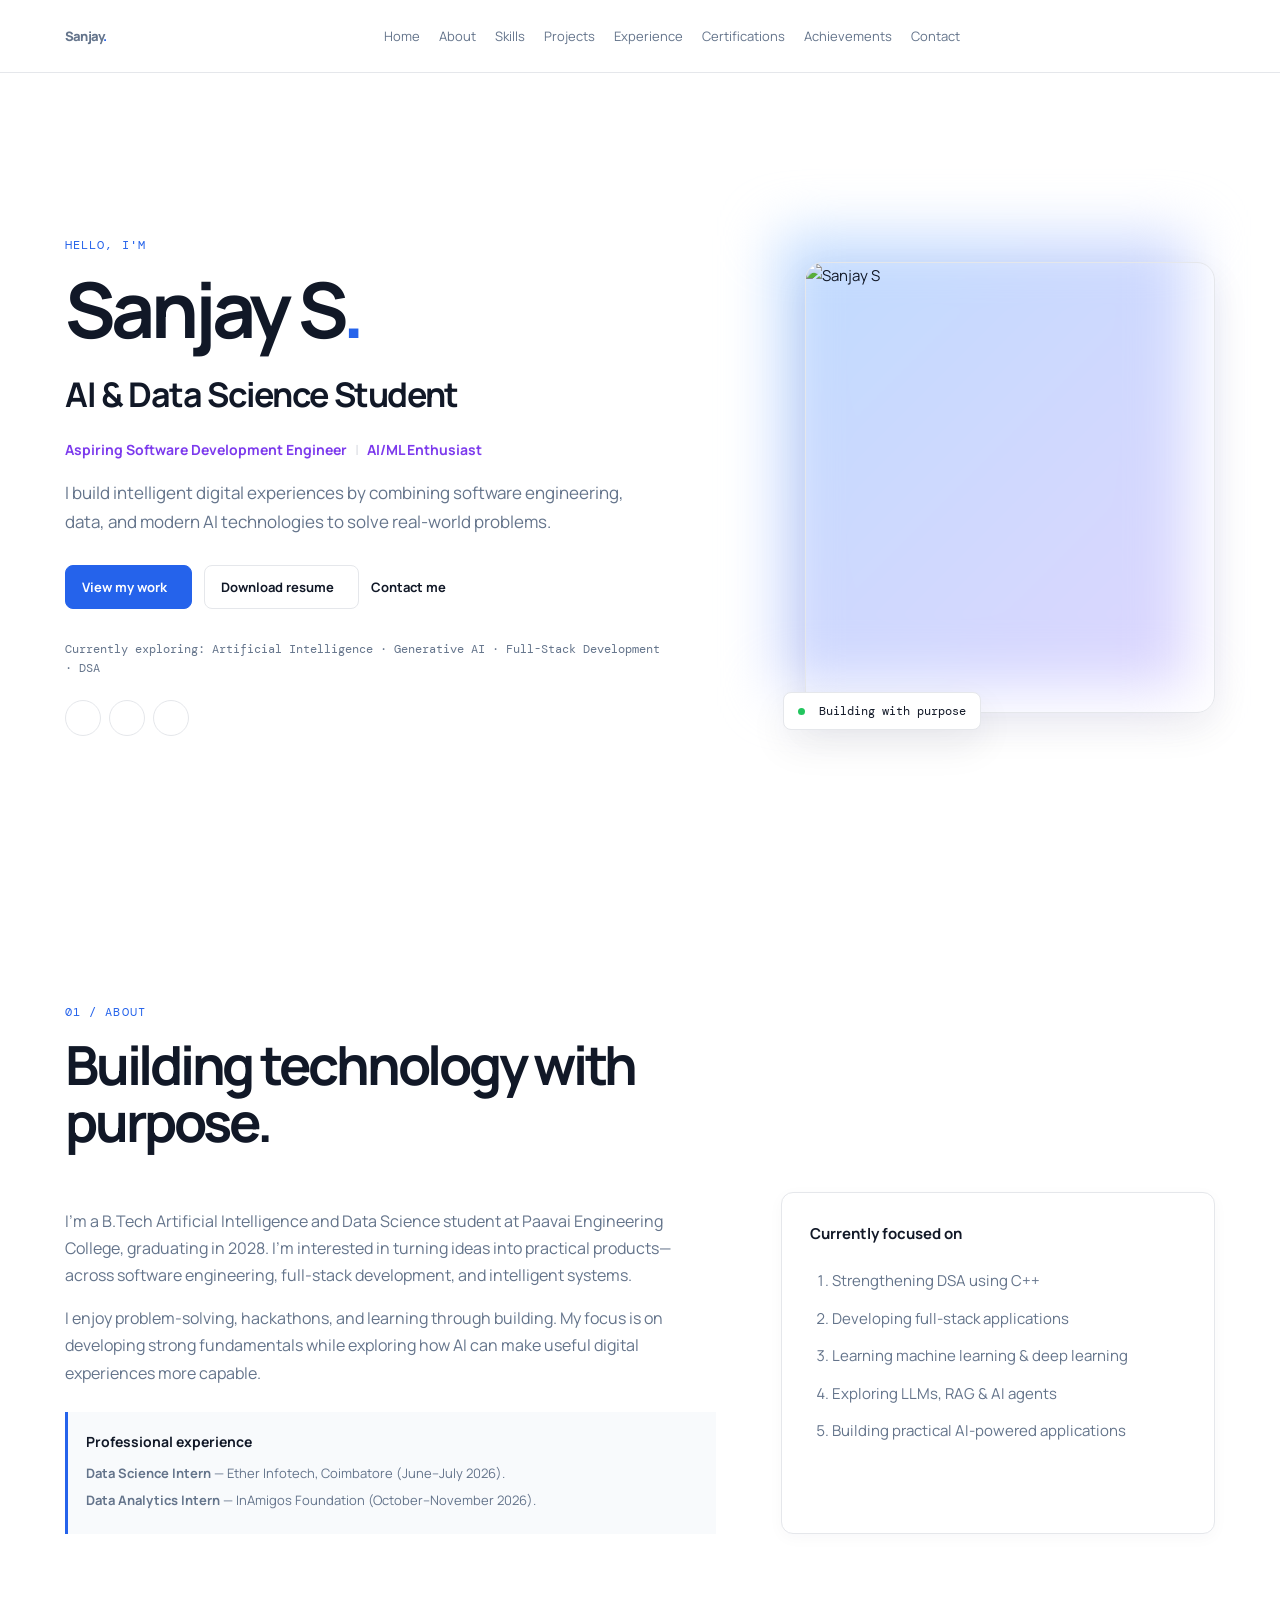
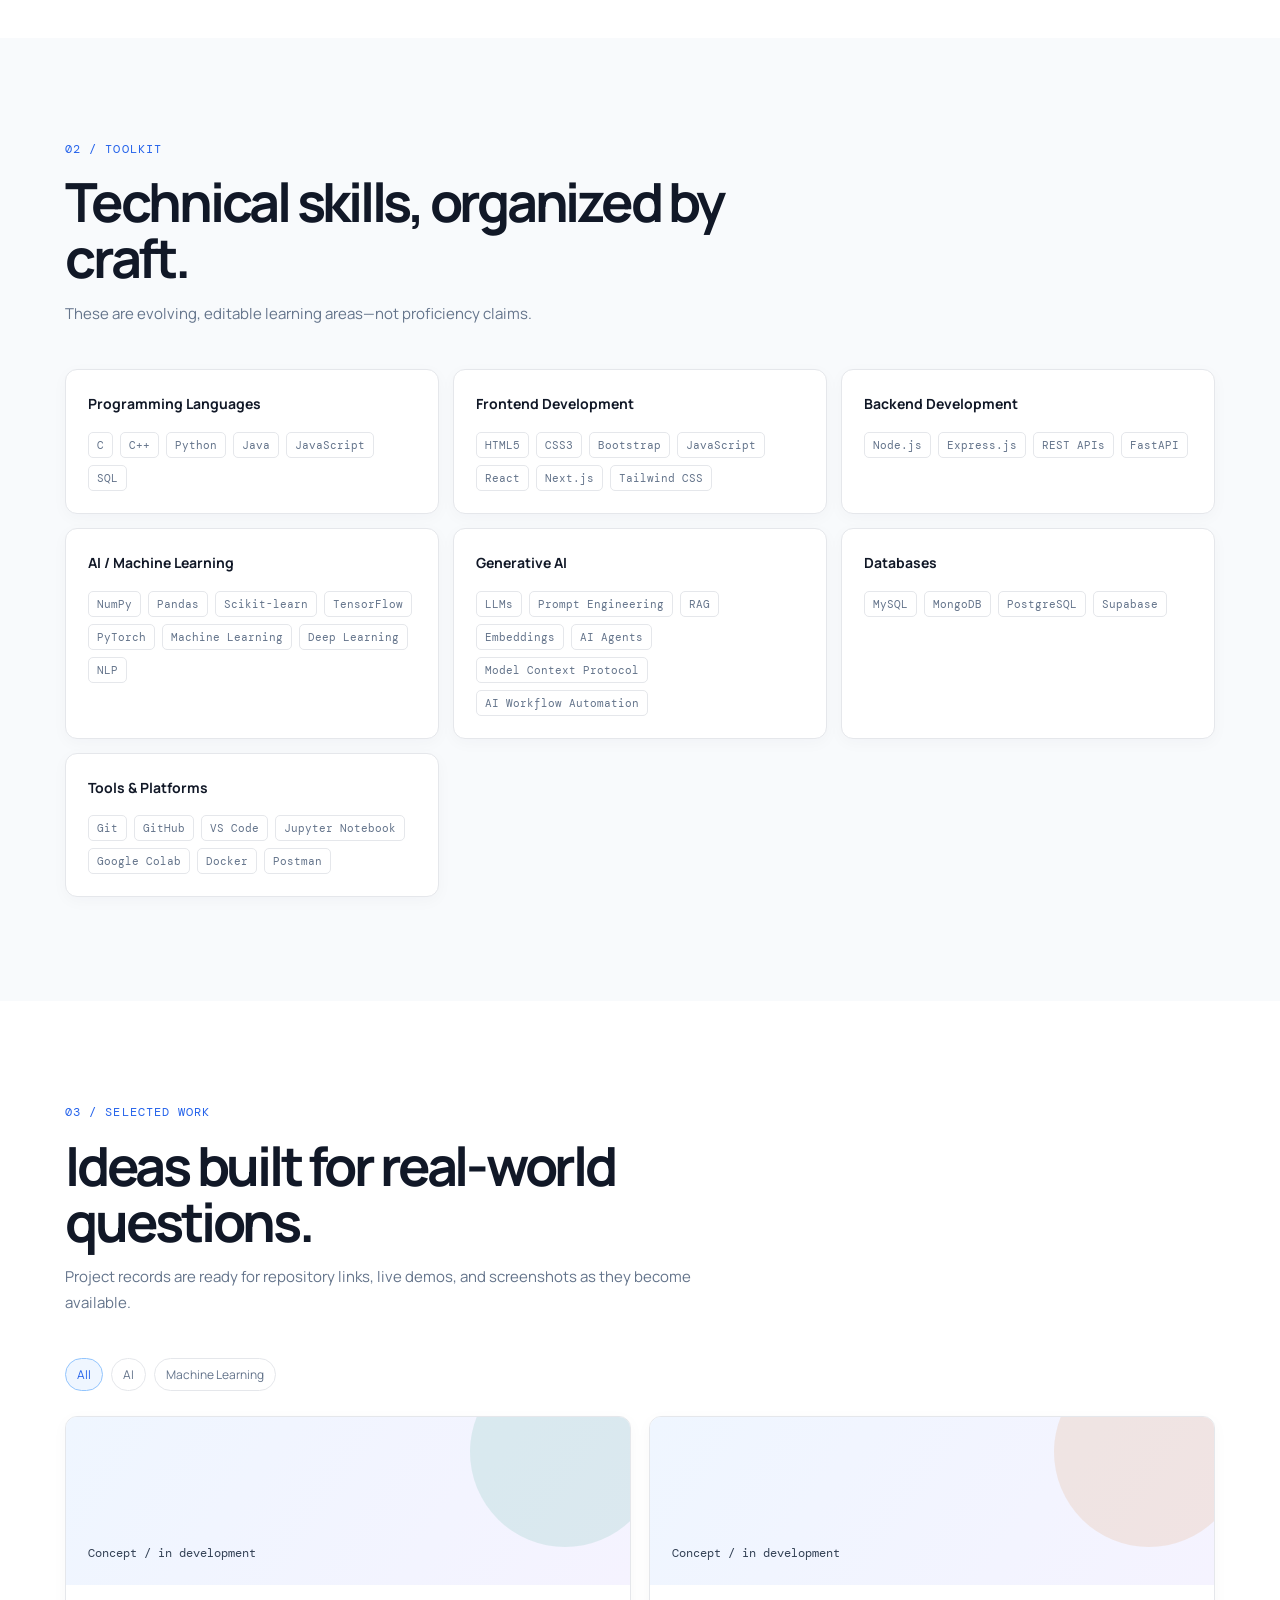
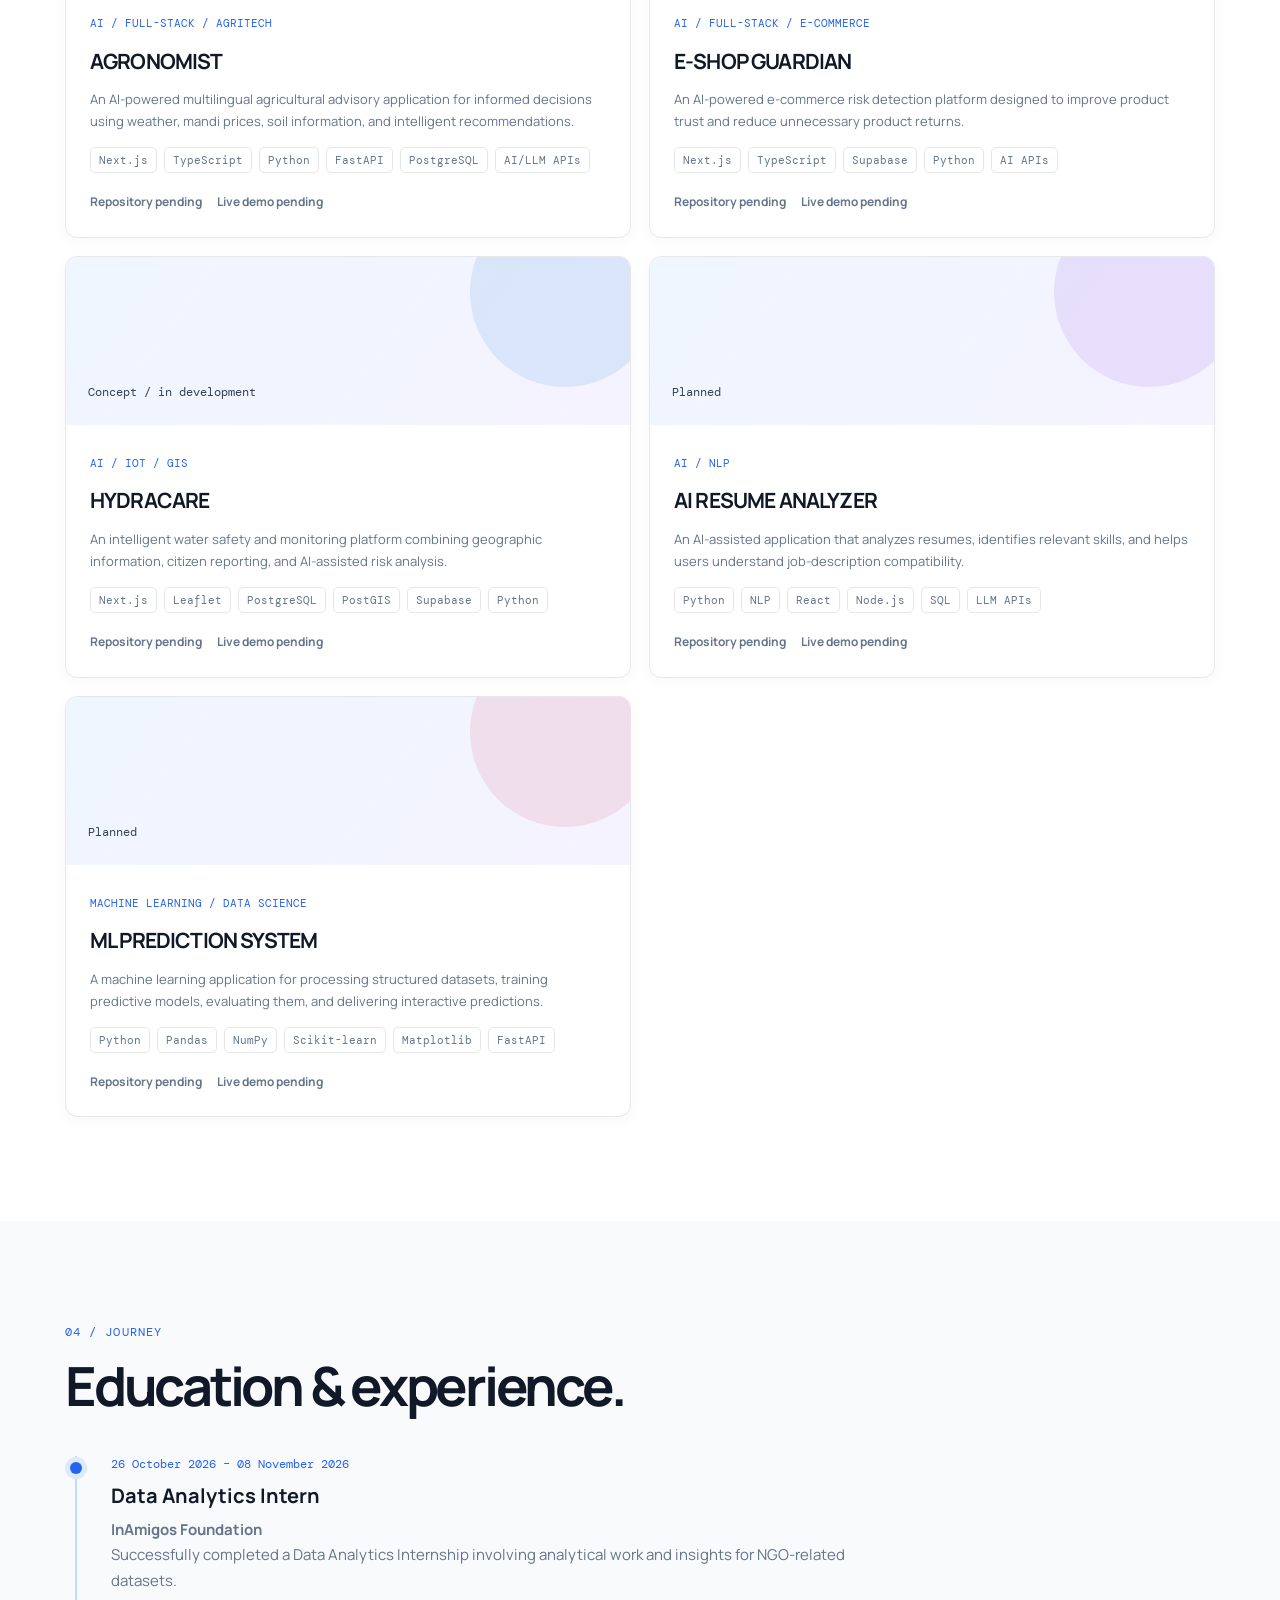
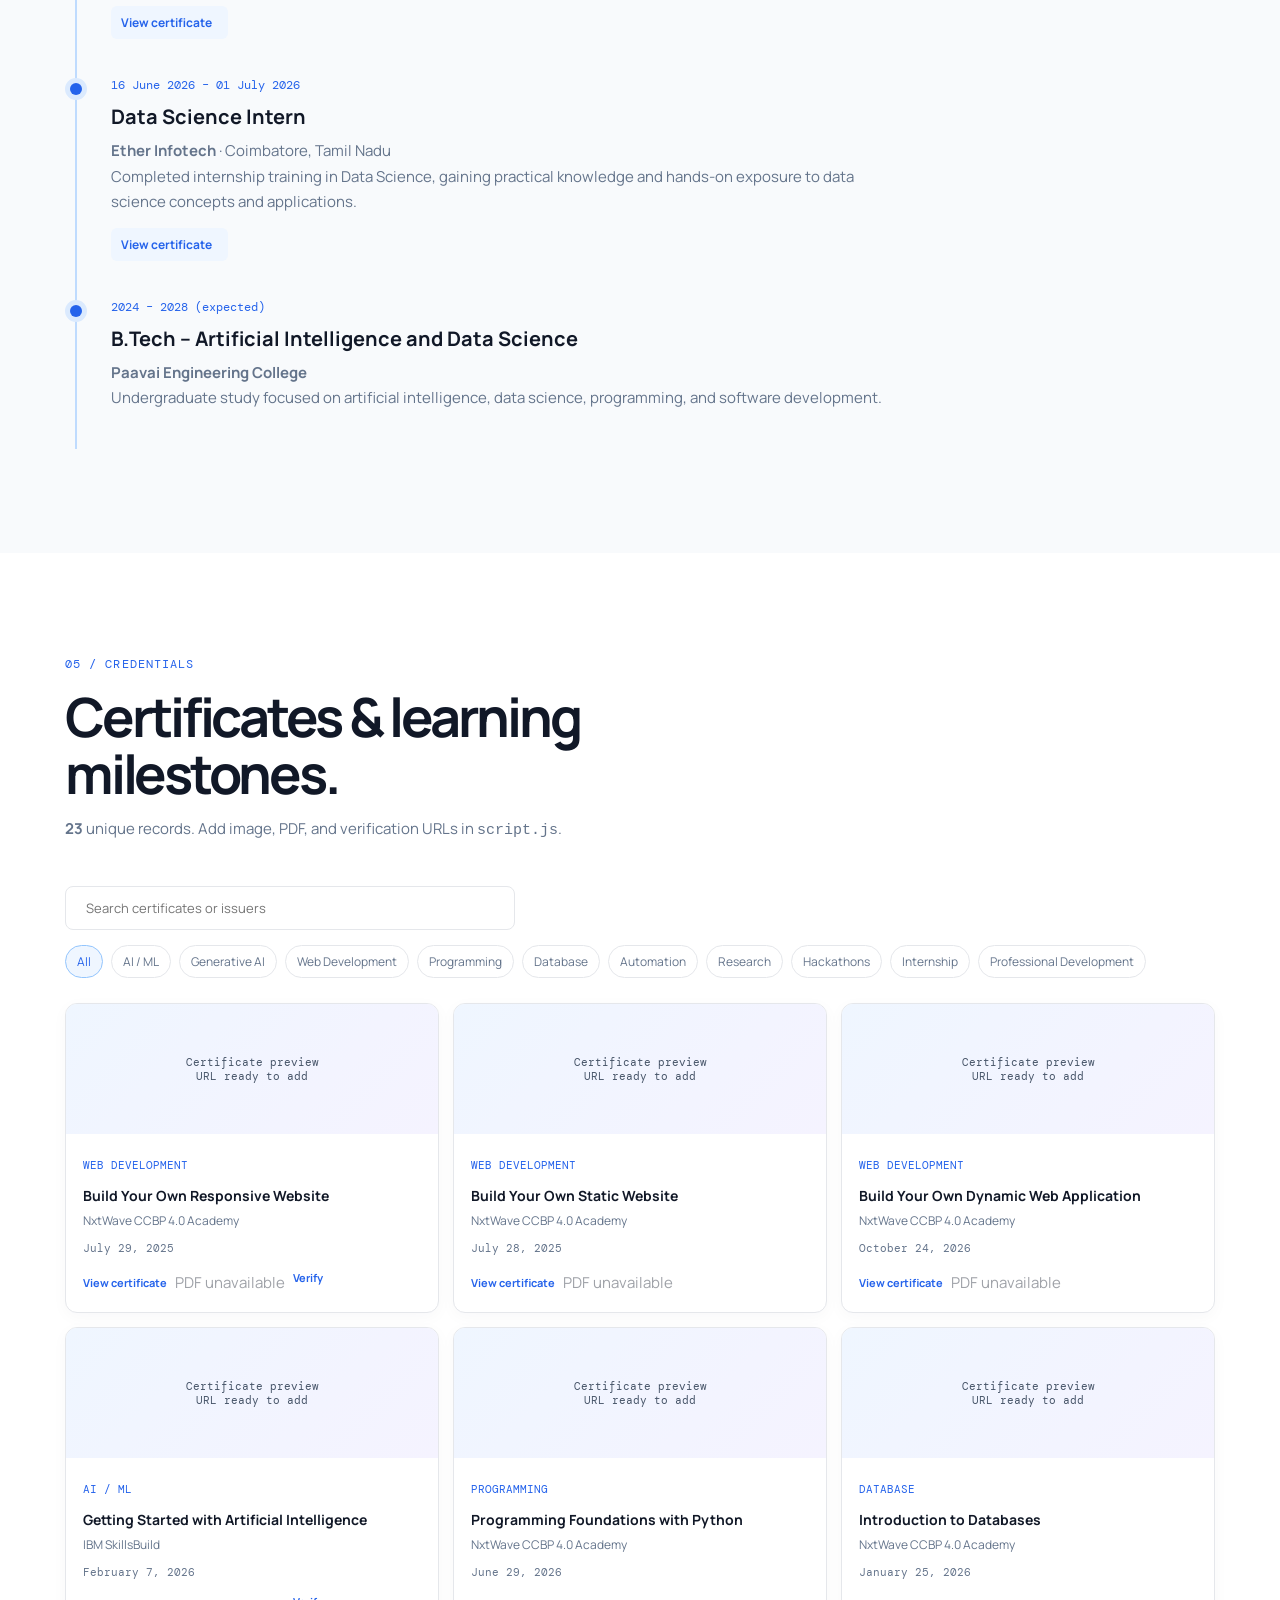
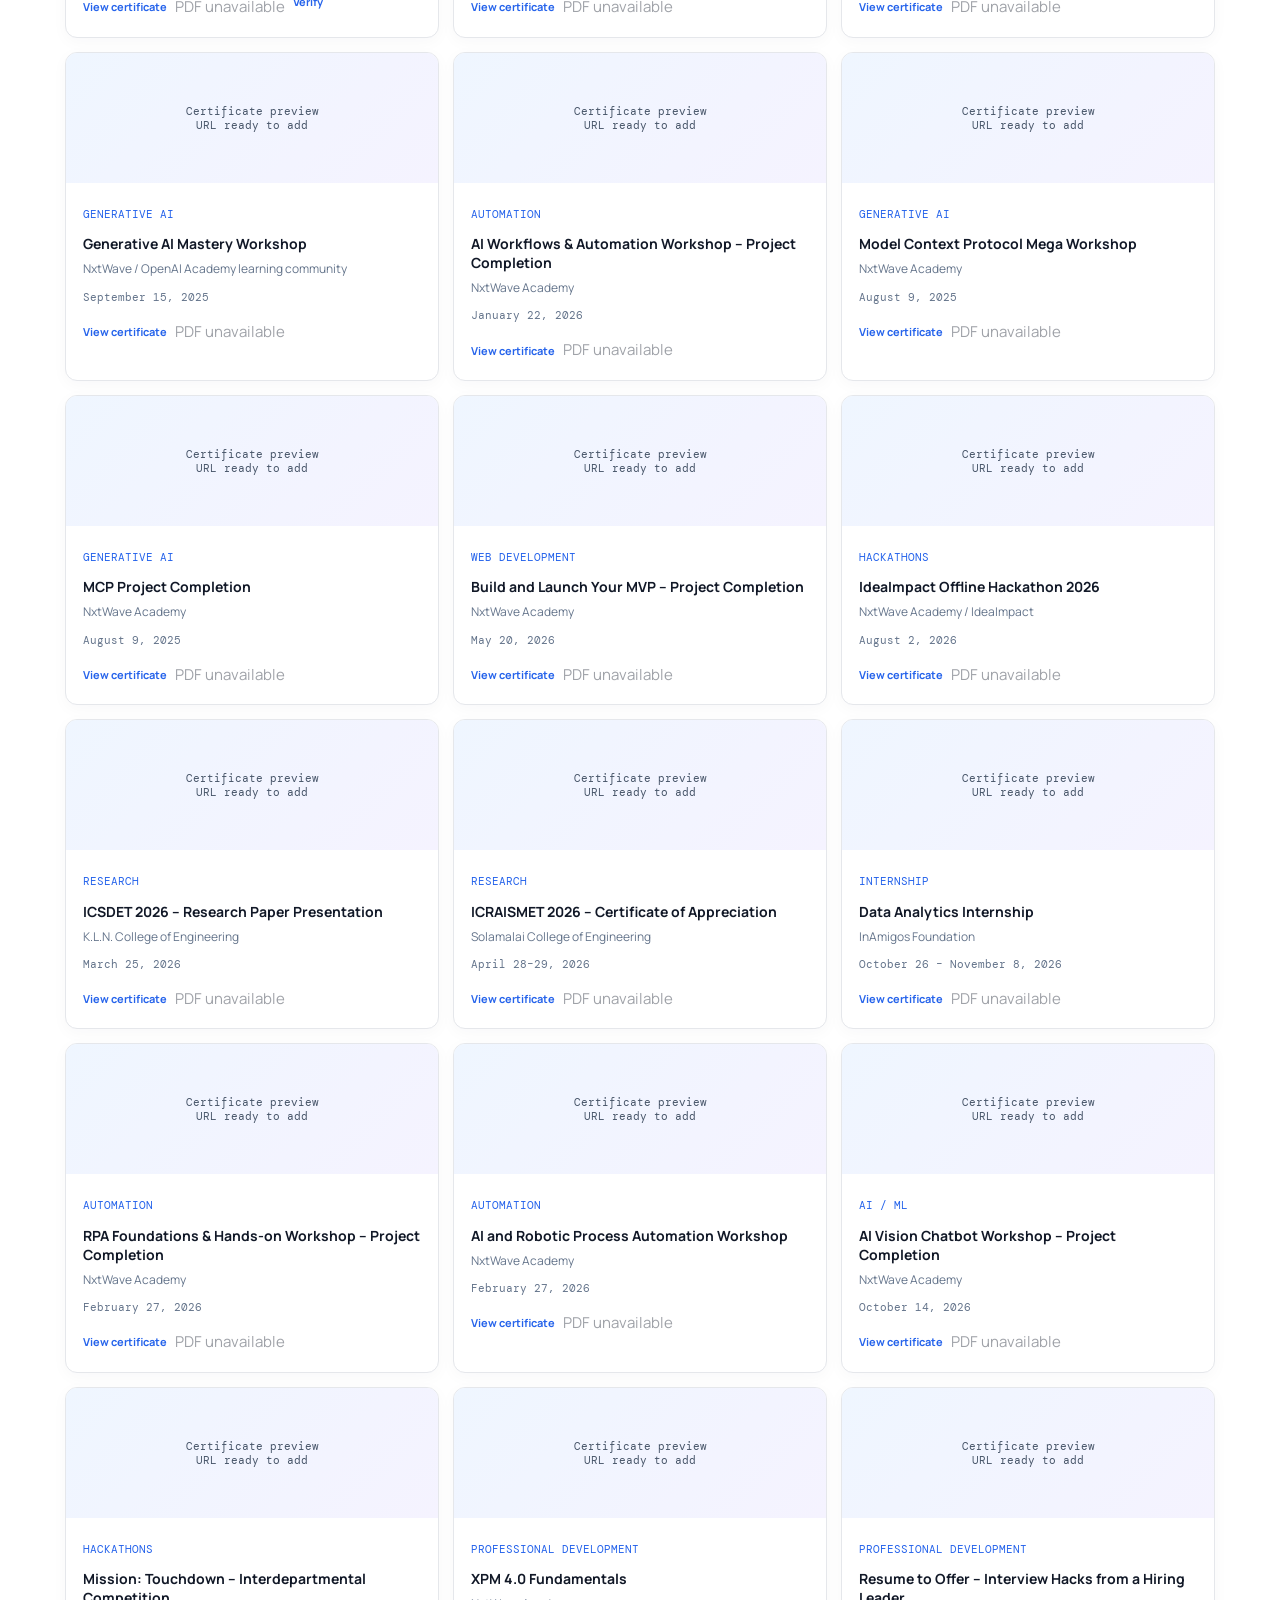
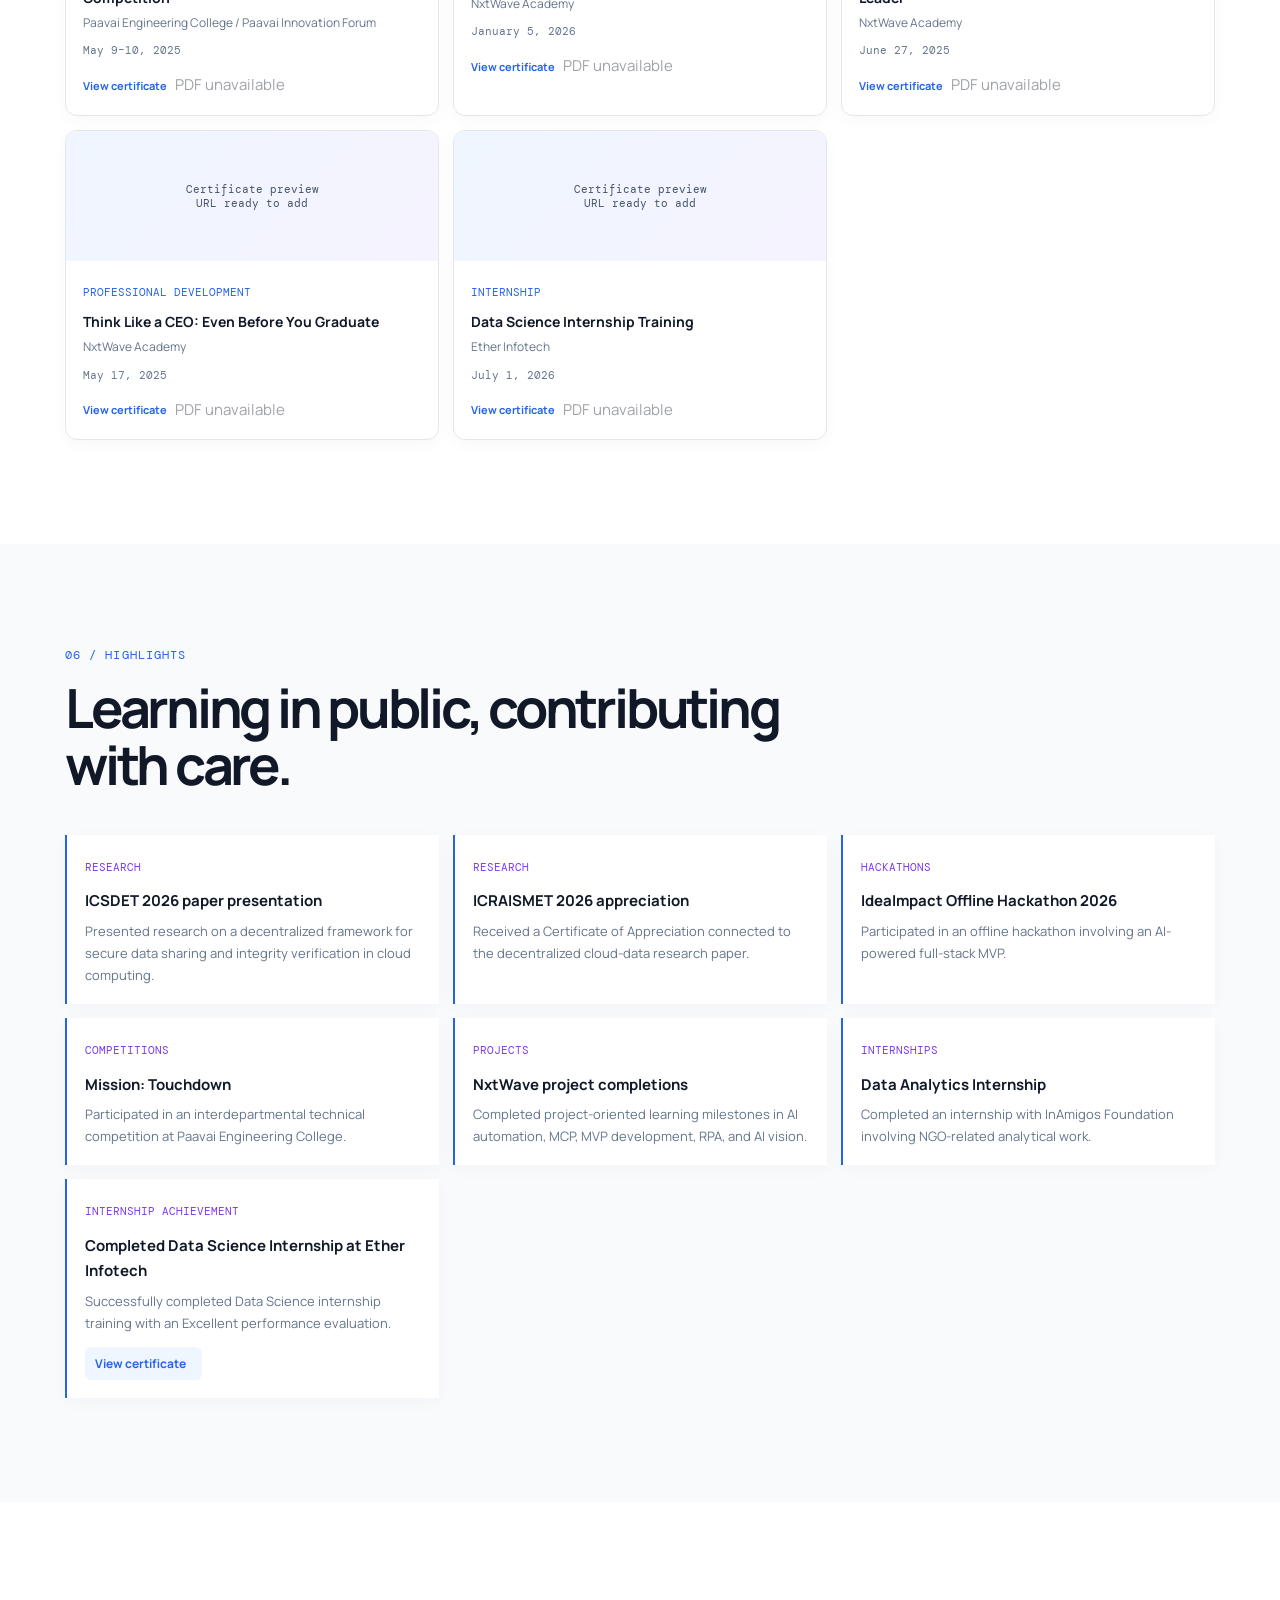
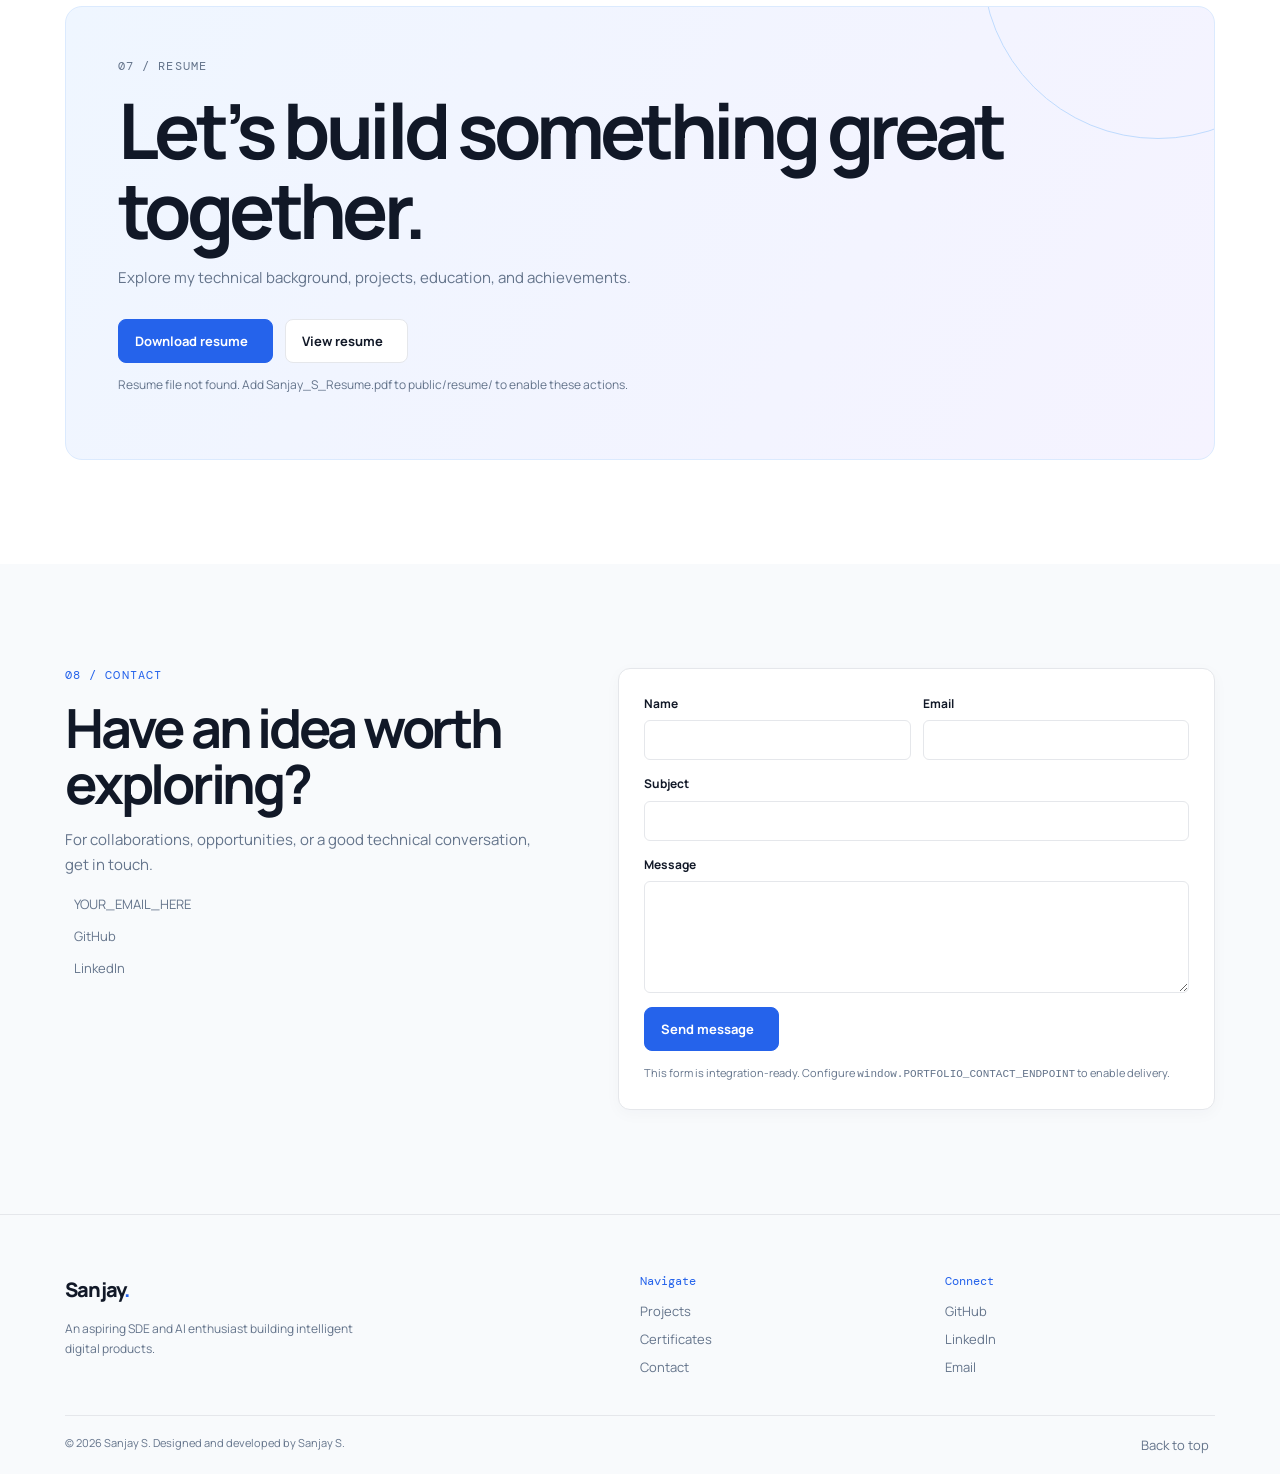
==== index.html @ 1f8070c3 "first commit" ====
<!doctype html>
<html lang="en">

<head>
  <meta charset="utf-8">
  <meta name="viewport" content="width=device-width, initial-scale=1">
  <meta name="description"
    content="Sanjay S — AI & Data Science student building practical full-stack and AI-powered products.">
  <meta property="og:title" content="Sanjay S | Developer Portfolio">
  <meta property="og:description"
    content="AI & Data Science student focused on software engineering, full-stack development, and Generative AI.">
  <meta property="og:type" content="website">
  <meta name="theme-color" content="#FFFFFF">
  <title>Sanjay S | AI & Data Science Student</title>
  <link rel="icon" href="favicon.svg" type="image/svg+xml">
  <link rel="preconnect" href="https://fonts.googleapis.com">
  <link rel="preconnect" href="https://fonts.gstatic.com" crossorigin>
  <link href="https://fonts.googleapis.com/css2?family=DM+Mono&family=Manrope:wght@400;500;600;700;800&display=swap"
    rel="stylesheet">
  <link rel="stylesheet" href="style.css">
</head>

<body>
  <a class="skip-link" href="#main">Skip to content</a>
  <header class="site-header" id="top">
    <nav class="nav container" aria-label="Main navigation"><a class="brand" href="#home"
        aria-label="Sanjay S home">Sanjay<span>.</span></a><button class="menu-toggle icon-button"
        aria-label="Open menu" aria-expanded="false" aria-controls="nav-links" data-lucide="menu"></button>
      <div class="nav-links" id="nav-links"><a href="#home">Home</a><a href="#about">About</a><a
          href="#skills">Skills</a><a href="#projects">Projects</a><a href="#experience">Experience</a><a
          href="#certifications">Certifications</a><a href="#achievements">Achievements</a><a
          href="#contact">Contact</a></div>
      
    </nav>
  </header>
  <main id="main">
    <section class="hero container section" id="home">
      <div class="hero-copy reveal">
        <p class="eyebrow">HELLO, I'M</p>
        <h1>Sanjay S<span class="accent">.</span></h1>
        <p class="hero-role">AI &amp; Data Science Student</p>
        <p class="hero-headline">Aspiring Software Development Engineer <span>|</span> AI/ML Enthusiast</p>
        <p class="lead">I build intelligent digital experiences by combining software engineering, data, and modern AI
          technologies to solve real-world problems.</p>
        <div class="button-row"><a class="button" href="#projects">View my work <i
              data-lucide="arrow-down-right"></i></a><a class="button button-ghost resume-link"
            href="public/resume/Sanjay_S_Resume.pdf" download data-resume>Download resume <i
              data-lucide="download"></i></a><a class="text-link" href="#contact">Contact me <i
              data-lucide="arrow-up-right"></i></a></div>
        <p class="exploring"><i data-lucide="sparkles"></i> Currently exploring: Artificial Intelligence · Generative AI
          · Full-Stack Development · DSA</p>
        <div class="socials" aria-label="Social links"><a href="YOUR_GITHUB_URL_HERE"
            aria-label="GitHub (add your URL)"><i data-lucide="github"></i></a><a href="YOUR_LINKEDIN_URL_HERE"
            aria-label="LinkedIn (add your URL)"><i data-lucide="linkedin"></i></a><a href="mailto:YOUR_EMAIL_HERE"
            aria-label="Email Sanjay"><i data-lucide="mail"></i></a></div>
      </div>
      <div class="portrait-wrap reveal">
        <div class="portrait-glow"></div><img
          src="https://res.cloudinary.com/dlbcuv6xv/image/upload/v1792931971/profexxional_image_jrlj0j.jpg"
          alt="Sanjay S" class="portrait" fetchpriority="high">
        <div class="portrait-note"><span></span> Building with purpose</div>
      </div>
    </section>
    <section class="section container" id="about">
      <div class="section-heading reveal">
        <p class="eyebrow">01 / ABOUT</p>
        <h2>Building technology with purpose.</h2>
      </div>
      <div class="about-grid reveal">
        <div>
          <p class="lead">I’m a B.Tech Artificial Intelligence and Data Science student at Paavai Engineering College,
            graduating in 2028. I’m interested in turning ideas into practical products—across software engineering,
            full-stack development, and intelligent systems.</p>
          <p>I enjoy problem-solving, hackathons, and learning through building. My focus is on developing strong
            fundamentals while exploring how AI can make useful digital experiences more capable.</p>
          <div class="experience-summary">
            <h3>Professional experience</h3>
            <p><strong>Data Science Intern</strong> — Ether Infotech, Coimbatore (June–July 2026).</p>
            <p><strong>Data Analytics Intern</strong> — InAmigos Foundation (October–November 2026).</p>
          </div>
        </div>
        <aside class="focus-card">
          <h3>Currently focused on</h3>
          <ol>
            <li>Strengthening DSA using C++</li>
            <li>Developing full-stack applications</li>
            <li>Learning machine learning &amp; deep learning</li>
            <li>Exploring LLMs, RAG &amp; AI agents</li>
            <li>Building practical AI-powered applications</li>
          </ol>
        </aside>
      </div>
    </section>
    <section class="section section-tint" id="skills">
      <div class="container">
        <div class="section-heading reveal">
          <p class="eyebrow">02 / TOOLKIT</p>
          <h2>Technical skills, organized by craft.</h2>
          <p>These are evolving, editable learning areas—not proficiency claims.</p>
        </div>
        <div class="skills-grid" id="skills-grid"></div>
      </div>
    </section>
    <section class="section container" id="projects">
      <div class="section-heading reveal">
        <p class="eyebrow">03 / SELECTED WORK</p>
        <h2>Ideas built for real-world questions.</h2>
        <p>Project records are ready for repository links, live demos, and screenshots as they become available.</p>
      </div>
      <div class="filters" id="project-filters" aria-label="Project filters"></div>
      <div class="projects-grid" id="projects-grid"></div>
    </section>
    <section class="section section-tint" id="experience">
      <div class="container">
        <div class="section-heading reveal">
          <p class="eyebrow">04 / JOURNEY</p>
          <h2>Education &amp; experience.</h2>
        </div>
        <div class="timeline" id="timeline"></div>
      </div>
    </section>
    <section class="section container" id="certifications">
      <div class="section-heading reveal">
        <p class="eyebrow">05 / CREDENTIALS</p>
        <h2>Certificates &amp; learning milestones.</h2>
        <p><strong id="certificate-count">0</strong> unique records. Add image, PDF, and verification URLs in
          <code>script.js</code>.
        </p>
      </div>
      <div class="certificate-controls"><label class="search"><i data-lucide="search"></i><input id="certificate-search"
            type="search" placeholder="Search certificates or issuers" aria-label="Search certificates"></label>
        <div class="filters" id="certificate-filters" aria-label="Certificate filters"></div>
      </div>
      <div class="certificates-grid" id="certificates-grid"></div>
    </section>
    <section class="section section-tint" id="achievements">
      <div class="container">
        <div class="section-heading reveal">
          <p class="eyebrow">06 / HIGHLIGHTS</p>
          <h2>Learning in public, contributing with care.</h2>
        </div>
        <div class="achievements-grid" id="achievements-grid"></div>
      </div>
    </section>
    <section class="section container resume-section" id="resume">
      <div class="resume-panel reveal">
        <p class="eyebrow">07 / RESUME</p>
        <h2>Let’s build something great together.</h2>
        <p>Explore my technical background, projects, education, and achievements.</p>
        <div class="button-row"><a class="button resume-link" href="public/resume/Sanjay_S_Resume.pdf" download
            data-resume>Download resume <i data-lucide="download"></i></a><a class="button button-ghost resume-link"
            href="public/resume/Sanjay_S_Resume.pdf" target="_blank" rel="noopener" data-resume>View resume <i
              data-lucide="external-link"></i></a></div>
        <p class="resume-note" id="resume-note"></p>
      </div>
    </section>
    <section class="section section-tint" id="contact">
      <div class="container contact-grid">
        <div class="section-heading reveal">
          <p class="eyebrow">08 / CONTACT</p>
          <h2>Have an idea worth exploring?</h2>
          <p>For collaborations, opportunities, or a good technical conversation, get in touch.</p>
          <div class="contact-links"><a href="mailto:YOUR_EMAIL_HERE"><i data-lucide="mail"></i> YOUR_EMAIL_HERE</a><a
              href="YOUR_GITHUB_URL_HERE"><i data-lucide="github"></i> GitHub</a><a href="YOUR_LINKEDIN_URL_HERE"><i
                data-lucide="linkedin"></i> LinkedIn</a></div>
        </div>
        <form class="contact-form reveal" id="contact-form" novalidate>
          <div class="form-row"><label>Name<input name="name" required autocomplete="name"></label><label>Email<input
                name="email" type="email" required autocomplete="email"></label></div><label>Subject<input
              name="subject" required></label><label>Message<textarea name="message" rows="5"
              required></textarea></label><input class="honeypot" name="website" tabindex="-1" autocomplete="off"
            aria-hidden="true"><button class="button" type="submit">Send message <i data-lucide="send"></i></button>
          <p class="form-status" aria-live="polite"></p><small>This form is integration-ready. Configure
            <code>window.PORTFOLIO_CONTACT_ENDPOINT</code> to enable delivery.</small>
        </form>
      </div>
    </section>
  </main>
  <footer>
    <div class="container footer-grid">
      <div><a class="brand" href="#home">Sanjay<span>.</span></a>
        <p>An aspiring SDE and AI enthusiast building intelligent digital products.</p>
      </div>
      <div>
        <p class="footer-label">Navigate</p><a href="#projects">Projects</a><a href="#certifications">Certificates</a><a
          href="#contact">Contact</a>
      </div>
      <div>
        <p class="footer-label">Connect</p><a href="YOUR_GITHUB_URL_HERE">GitHub</a><a
          href="YOUR_LINKEDIN_URL_HERE">LinkedIn</a><a href="mailto:YOUR_EMAIL_HERE">Email</a>
      </div>
    </div>
    <div class="container footer-bottom"><span>© <span id="year"></span> Sanjay S. Designed and developed by Sanjay
        S.</span><a href="#top" class="back-top">Back to top <i data-lucide="arrow-up"></i></a></div>
  </footer>
  <dialog class="certificate-modal" id="certificate-modal"><button class="modal-close icon-button"
      aria-label="Close certificate"><i data-lucide="x"></i></button>
    <div id="modal-content"></div>
  </dialog>
  <script src="https://unpkg.com/lucide@latest"></script>
  <script src="script.js"></script>
</body>

</html>
---- style.css ----
:root {
    --bg: #fff;
    --surface: #fff;
    --surface2: #f8fafc;
    --text: #111827;
    --muted: #64748b;
    --line: #e5e7eb;
    --accent: #2563eb;
    --accent2: #7c3aed;
    --shadow: 0 16px 38px #18233812;
    color-scheme: light
}

* {
    box-sizing: border-box
}

html {
    scroll-behavior: smooth
}

body {
    margin: 0;
    background: var(--bg);
    color: var(--text);
    font: 15px/1.7 Manrope, Arial, sans-serif
}

.container {
    width: min(1150px, calc(100% - 40px));
    margin: auto
}

.skip-link {
    position: absolute;
    left: -999px
}

.skip-link:focus {
    left: 16px;
    top: 16px;
    z-index: 20;
    background: var(--accent);
    color: #fff;
    padding: 8px
}

.site-header {
    position: sticky;
    top: 0;
    z-index: 10;
    background: #fffffff0;
    backdrop-filter: blur(18px);
    border-bottom: 1px solid var(--line)
}

.nav {
    height: 72px;
    display: flex;
    align-items: center;
    gap: 23px
}

.brand {
    font-weight: 800;
    font-size: 20px;
    text-decoration: none;
    color: var(--text);
    letter-spacing: -.8px
}

.brand span,
.accent {
    color: var(--accent)
}

.nav-links {
    display: flex;
    gap: 19px;
    margin: auto
}

.nav a,
footer a {
    color: var(--muted);
    text-decoration: none;
    font-size: 13px
}

.nav-links a:hover,
.nav-links a.active {
    color: var(--accent)
}

.nav-actions {
    display: flex;
    color:#ffffff;
    align-items: center;
    gap: 9px
}

.icon-button {
    border: 0;
    background: transparent;
    color: var(--text);
    display: grid;
    place-items: center;
    width: 38px;
    height: 38px;
    border-radius: 9px;
    cursor: pointer
}

.icon-button:hover {
    background: var(--surface2)
}

.menu-toggle {
    display: none
}

.section {
    padding: 104px 0
}

.section-tint {
    background: var(--surface2)
}

.hero {
    min-height: calc(100vh - 72px);
    display: grid;
    grid-template-columns: 1.1fr .9fr;
    align-items: center;
    gap: 64px;
    padding-top: 70px;
    padding-bottom: 70px
}

.eyebrow {
    font: 12px/1.2 "DM Mono", monospace;
    color: var(--accent);
    letter-spacing: .09em;
    margin: 0 0 17px
}

.hero h1,
.section-heading h2,
.resume-panel h2 {
    margin: 0;
    letter-spacing: -.06em;
    line-height: 1.04;
    font-size: clamp(44px, 6vw, 78px)
}

.hero-role {
    font-size: clamp(23px, 3vw, 34px);
    font-weight: 700;
    letter-spacing: -.04em;
    margin: 17px 0 6px
}

.hero-headline {
    font-size: 14px;
    color: var(--accent2);
    font-weight: 700
}

.hero-headline span {
    color: var(--line);
    padding: 0 5px
}

.lead {
    font-size: 17px;
    color: var(--muted);
    max-width: 660px
}

.button-row {
    display: flex;
    align-items: center;
    gap: 12px;
    flex-wrap: wrap;
    margin-top: 28px
}

.button {
    background: var(--accent);
    color: #fff;
    border: 1px solid var(--accent);
    font: 700 13px Manrope;
    text-decoration: none;
    padding: 12px 16px;
    border-radius: 8px;
    display: inline-flex;
    align-items: center;
    gap: 8px;
    cursor: pointer
}

.button:hover {
    background: #1d4ed8
}

.button-small {
    padding: 8px 11px;
    font-size: 12px
}

.button-ghost {
    color: var(--text);
    background: #fff;
    border-color: var(--line)
}

.button-ghost:hover {
    background: var(--surface2)
}

.text-link {
    font-weight: 700;
    color: var(--text);
    text-decoration: none;
    font-size: 13px;
    display: inline-flex;
    gap: 7px;
    align-items: center
}

.exploring {
    font: 12px/1.6 "DM Mono", monospace;
    color: var(--muted);
    margin-top: 31px;
    max-width: 600px
}

.exploring svg {
    width: 14px;
    vertical-align: middle;
    color: var(--accent)
}

.socials {
    display: flex;
    gap: 8px;
    margin-top: 22px
}

.socials a {
    width: 36px;
    height: 36px;
    border: 1px solid var(--line);
    color: var(--muted);
    display: grid;
    place-items: center;
    border-radius: 50%
}

.socials a:hover {
    border-color: var(--accent);
    color: var(--accent)
}

.portrait-wrap {
    position: relative;
    max-width: 410px;
    justify-self: end;
    width: 100%
}

.portrait {
    width: 100%;
    aspect-ratio: 1/1.1;
    object-fit: cover;
    object-position: center;
    border-radius: 18px;
    position: relative;
    display: block;
    border: 1px solid var(--line);
    box-shadow: var(--shadow)
}

.portrait-glow {
    position: absolute;
    inset: -26px 26px 26px -26px;
    background: linear-gradient(135deg, #bfdbfe, #ddd6fe);
    filter: blur(28px)
}

.portrait-note {
    position: absolute;
    bottom: -17px;
    left: -22px;
    background: #fff;
    border: 1px solid var(--line);
    padding: 10px 14px;
    border-radius: 8px;
    font: 12px "DM Mono", monospace;
    box-shadow: var(--shadow)
}

.portrait-note span {
    display: inline-block;
    width: 7px;
    height: 7px;
    background: #22c55e;
    border-radius: 50%;
    margin-right: 7px
}

.section-heading {
    max-width: 750px;
    margin-bottom: 43px
}

.section-heading h2 {
    font-size: clamp(32px, 4.3vw, 54px)
}

.section-heading>p:not(.eyebrow) {
    color: var(--muted);
    max-width: 680px
}

.about-grid {
    display: grid;
    grid-template-columns: 1.2fr .8fr;
    gap: 65px
}

.about-grid p {
    color: var(--muted);
    font-size: 16px
}

.experience-summary {
    margin-top: 25px;
    padding: 18px;
    border-left: 3px solid var(--accent);
    background: var(--surface2)
}

.experience-summary h3 {
    margin: 0 0 8px;
    font-size: 14px
}

.experience-summary p {
    font-size: 13px;
    margin: 5px 0
}

.focus-card,
.skill-card,
.project-card,
.certificate-card,
.contact-form {
    background: var(--surface);
    border: 1px solid var(--line);
    border-radius: 12px;
    box-shadow: 0 4px 16px #18233808
}

.focus-card {
    padding: 28px
}

.focus-card h3 {
    font-size: 15px;
    margin: 0 0 16px
}

.focus-card ol {
    margin: 0;
    padding-left: 22px;
    color: var(--muted)
}

.focus-card li {
    padding: 6px 0
}

.skills-grid {
    display: grid;
    grid-template-columns: repeat(3, 1fr);
    gap: 14px
}

.skill-card {
    padding: 22px
}

.skill-card:hover,
.project-card:hover,
.certificate-card:hover {
    transform: translateY(-3px);
    box-shadow: var(--shadow)
}

.skill-card,
.project-card,
.certificate-card {
    transition: transform .2s, box-shadow .2s
}

.skill-card h3 {
    font-size: 14px;
    margin: 0 0 16px
}

.skill-card h3 svg {
    width: 17px;
    color: var(--accent);
    vertical-align: middle;
    margin-right: 7px
}

.tags {
    display: flex;
    flex-wrap: wrap;
    gap: 7px
}

.tag {
    padding: 5px 8px;
    border: 1px solid var(--line);
    font: 11px "DM Mono", monospace;
    color: var(--muted);
    border-radius: 5px
}

.filters {
    display: flex;
    gap: 8px;
    flex-wrap: wrap;
    margin-bottom: 25px
}

.filter {
    background: #fff;
    border: 1px solid var(--line);
    color: var(--muted);
    padding: 7px 11px;
    border-radius: 99px;
    font: 12px Manrope;
    cursor: pointer
}

.filter.active,
.filter:hover {
    color: var(--accent);
    border-color: #93c5fd;
    background: #eff6ff
}

.projects-grid {
    display: grid;
    grid-template-columns: repeat(2, 1fr);
    gap: 18px
}

.project-card {
    overflow: hidden;
    display: flex;
    flex-direction: column
}

.project-visual {
    height: 168px;
    background: linear-gradient(125deg, #eff6ff, #f5f3ff);
    padding: 22px;
    display: flex;
    align-items: end;
    position: relative;
    overflow: hidden
}

.project-visual:after {
    content: "";
    position: absolute;
    width: 190px;
    height: 190px;
    border-radius: 50%;
    background: var(--project-color, #77a6ff);
    opacity: .18;
    top: -60px;
    right: -30px
}

.project-visual i {
    font-size: 12px;
    font-style: normal;
    color: #334155;
    z-index: 1;
    font-family: "DM Mono", monospace
}

.project-body {
    padding: 24px
}

.category {
    color: var(--accent);
    font: 11px "DM Mono", monospace;
    text-transform: uppercase
}

.project-card h3 {
    margin: 9px 0;
    font-size: 21px;
    letter-spacing: -.04em
}

.project-card p {
    color: var(--muted);
    font-size: 13px;
    margin: 0 0 15px
}

.project-links {
    display: flex;
    gap: 15px;
    margin-top: 19px
}

.project-links a {
    font-size: 12px;
    font-weight: 700;
    color: var(--text);
    text-decoration: none
}

.project-links a.disabled {
    color: var(--muted);
    pointer-events: none
}

.timeline {
    border-left: 2px solid #bfdbfe;
    margin-left: 10px;
    max-width: 830px
}

.timeline-item {
    position: relative;
    padding: 0 0 38px 34px
}

.timeline-item:before {
    content: "";
    width: 12px;
    height: 12px;
    border-radius: 50%;
    background: var(--accent);
    box-shadow: 0 0 0 5px #dbeafe;
    position: absolute;
    left: -7px;
    top: 6px
}

.timeline-item .period {
    font: 12px "DM Mono", monospace;
    color: var(--accent)
}

.timeline-item h3 {
    margin: 7px 0 4px;
    font-size: 20px
}

.timeline-item h3 svg {
    width: 17px;
    color: var(--accent);
    vertical-align: -3px;
    margin-right: 8px
}

.timeline-item p {
    margin: 0;
    color: var(--muted)
}

.timeline-certificate {
    margin-top: 13px;
    background: #eff6ff;
    border: 0;
    border-radius: 6px;
    color: var(--accent);
    font: 700 12px Manrope;
    padding: 8px 10px;
    cursor: pointer;
    display: inline-flex;
    gap: 6px;
    align-items: center
}

.timeline-certificate svg {
    width: 14px
}

.certificate-controls {
    margin-bottom: 25px
}

.search {
    display: flex;
    align-items: center;
    max-width: 450px;
    background: #fff;
    border: 1px solid var(--line);
    border-radius: 8px;
    padding: 0 11px;
    margin-bottom: 15px
}

.search svg {
    color: var(--muted);
    width: 17px
}

.search input {
    border: 0;
    background: transparent;
    color: var(--text);
    padding: 12px 9px;
    width: 100%;
    outline: 0;
    font: 13px Manrope
}

.certificates-grid {
    display: grid;
    grid-template-columns: repeat(3, 1fr);
    gap: 14px
}

.certificate-card {
    overflow: hidden
}

.certificate-thumb {
    height: 130px;
    background: linear-gradient(135deg, #eff6ff, #f5f3ff);
    padding: 18px;
    display: flex;
    align-items: center;
    justify-content: center
}

.certificate-thumb img {
    width: 100%;
    height: 100%;
    object-fit: cover
}

.certificate-placeholder {
    text-align: center;
    color: #475569;
    font: 11px "DM Mono", monospace
}

.certificate-placeholder svg {
    display: block;
    margin: 0 auto 9px;
    color: var(--accent)
}

.certificate-body {
    padding: 17px
}

.certificate-body h3 {
    font-size: 14px;
    line-height: 1.35;
    margin: 10px 0 5px
}

.certificate-body p {
    color: var(--muted);
    font-size: 12px;
    margin: 0
}

.certificate-meta {
    font: 11px "DM Mono", monospace;
    color: var(--muted);
    margin-top: 10px
}

.certificate-actions {
    display: flex;
    gap: 8px;
    margin-top: 15px
}

.certificate-actions button,
.certificate-actions a {
    font: 700 11px Manrope;
    background: transparent;
    border: 0;
    color: var(--accent);
    padding: 0;
    text-decoration: none;
    cursor: pointer
}

.certificate-actions .off {
    opacity: .4;
    pointer-events: none
}

.achievements-grid {
    display: grid;
    grid-template-columns: repeat(3, 1fr);
    gap: 14px
}

.achievement {
    border-left: 2px solid var(--accent);
    padding: 18px;
    background: #fff;
    box-shadow: 0 4px 16px #18233808
}

.achievement .category {
    color: var(--accent2)
}

.achievement h3 {
    font-size: 15px;
    margin: 10px 0 6px
}

.achievement p {
    font-size: 13px;
    color: var(--muted);
    margin: 0
}

.resume-panel {
    padding: 52px;
    position: relative;
    overflow: hidden;
    border-radius: 17px;
    background: linear-gradient(120deg, #eff6ff, #f5f3ff);
    border: 1px solid #dbeafe
}

.resume-panel:after {
    content: "";
    position: absolute;
    width: 350px;
    height: 350px;
    border: 1px solid #bfdbfe;
    border-radius: 50%;
    right: -120px;
    top: -220px
}

.resume-panel p {
    color: var(--muted)
}

.resume-note {
    font-size: 12px
}

.contact-grid {
    display: grid;
    grid-template-columns: .9fr 1.1fr;
    gap: 65px
}

.contact-links {
    display: grid;
    gap: 10px
}

.contact-links a {
    color: var(--muted);
    text-decoration: none;
    font-size: 13px;
    display: flex;
    gap: 9px;
    align-items: center
}

.contact-links a:hover {
    color: var(--accent)
}

.contact-links svg {
    width: 15px
}

.contact-form {
    padding: 25px
}

.contact-form label {
    display: grid;
    gap: 6px;
    font-size: 12px;
    font-weight: 700;
    margin-bottom: 14px
}

.form-row {
    display: grid;
    grid-template-columns: 1fr 1fr;
    gap: 12px
}

.contact-form input,
.contact-form textarea {
    background: #fff;
    border: 1px solid var(--line);
    border-radius: 6px;
    color: var(--text);
    font: 13px Manrope;
    padding: 10px;
    resize: vertical
}

.contact-form input:focus,
.contact-form textarea:focus {
    outline: 2px solid #bfdbfe;
    border-color: var(--accent)
}

.form-status {
    font-size: 12px;
    margin: 10px 0 0
}

.contact-form small {
    display: block;
    color: var(--muted);
    font-size: 11px;
    margin-top: 13px
}

.honeypot {
    position: absolute !important;
    left: -9999px
}

footer {
    padding: 58px 0 19px;
    background: #f8fafc;
    color: var(--muted);
    border-top: 1px solid var(--line)
}

.footer-grid {
    display: grid;
    grid-template-columns: 2fr 1fr 1fr;
    gap: 35px
}

.footer-grid p {
    font-size: 12px;
    max-width: 300px
}

.footer-grid>div:not(:first-child) {
    display: grid;
    align-content: start;
    gap: 6px
}

.footer-label {
    font: 11px "DM Mono", monospace;
    color: var(--accent);
    margin: 0 0 5px
}

.footer-bottom {
    border-top: 1px solid var(--line);
    margin-top: 37px;
    padding-top: 18px;
    font-size: 11px;
    display: flex;
    justify-content: space-between
}

.back-top {
    display: flex;
    gap: 6px;
    align-items: center
}

.back-top svg {
    width: 13px
}

.certificate-modal {
    border: 1px solid var(--line);
    background: #fff;
    color: var(--text);
    padding: 0;
    border-radius: 15px;
    max-width: min(720px, calc(100% - 30px));
    box-shadow: var(--shadow)
}

.certificate-modal::backdrop {
    background: #0f172a55
}

.modal-close {
    position: absolute;
    right: 10px;
    top: 10px;
    z-index: 2;
    background: #fff
}

.modal-grid {
    display: grid;
    grid-template-columns: 1fr 1fr
}

.modal-preview {
    min-height: 300px;
    background: linear-gradient(135deg, #eff6ff, #f5f3ff);
    display: grid;
    place-items: center
}

.modal-preview img {
    width: 100%;
    height: 100%;
    object-fit: contain;
    max-height: 460px
}

.modal-details {
    padding: 36px 27px
}

.modal-details h2 {
    font-size: 25px;
    line-height: 1.15;
    margin: 8px 0 13px
}

.modal-details p {
    color: var(--muted);
    font-size: 13px
}

.modal-actions {
    display: flex;
    flex-wrap: wrap;
    gap: 8px;
    margin-top: 20px
}

.modal-actions .button {
    font-size: 11px;
    padding: 9px 10px
}

.modal-actions .off {
    opacity: .4;
    pointer-events: none
}

.reveal {
    opacity: 0;
    transform: translateY(18px);
    transition: opacity .55s, transform .55s
}

.reveal.visible {
    opacity: 1;
    transform: none
}

@media(max-width:860px) {
    .nav-links {
        position: absolute;
        top: 72px;
        left: 0;
        right: 0;
        background: #fff;
        border-bottom: 1px solid var(--line);
        padding: 16px 20px;
        display: none;
        flex-direction: column;
        gap: 14px;
        box-shadow: var(--shadow)
    }

    .nav-links.open {
        display: flex
    }

    .menu-toggle {
        display: grid
    }

    .nav-actions {
        margin-left: auto
    }

    .nav-actions .resume-link {
        display: none
    }

    .hero {
        grid-template-columns: 1fr;
        gap: 45px;
        padding-top: 60px
    }

    .portrait-wrap {
        justify-self: start;
        max-width: 360px
    }

    .skills-grid,
    .certificates-grid,
    .achievements-grid {
        grid-template-columns: repeat(2, 1fr)
    }

    .about-grid,
    .contact-grid {
        grid-template-columns: 1fr;
        gap: 27px
    }

    .section {
        padding: 77px 0
    }
}

@media(max-width:560px) {
    .container {
        width: min(100% - 28px, 1150px)
    }

    .hero h1 {
        font-size: 51px
    }

    .hero-role {
        font-size: 24px
    }

    .section-heading h2 {
        font-size: 35px
    }

    .projects-grid,
    .skills-grid,
    .certificates-grid,
    .achievements-grid,
    .footer-grid,
    .form-row,
    .modal-grid {
        grid-template-columns: 1fr
    }

    .project-visual {
        height: 140px
    }

    .portrait-wrap {
        max-width: 300px
    }

    .portrait-note {
        left: 8px
    }

    .resume-panel {
        padding: 35px 22px
    }

    .footer-bottom {
        gap: 16px;
        align-items: start;
        flex-direction: column
    }

    .nav {
        gap: 8px
    }

    .section {
        padding: 66px 0
    }
}

@media(prefers-reduced-motion:reduce) {
    html {
        scroll-behavior: auto
    }

    *,
    *:before,
    *:after {
        transition-duration: .01ms !important;
        animation-duration: .01ms !important
    }

    .reveal {
        opacity: 1;
        transform: none
    }
}
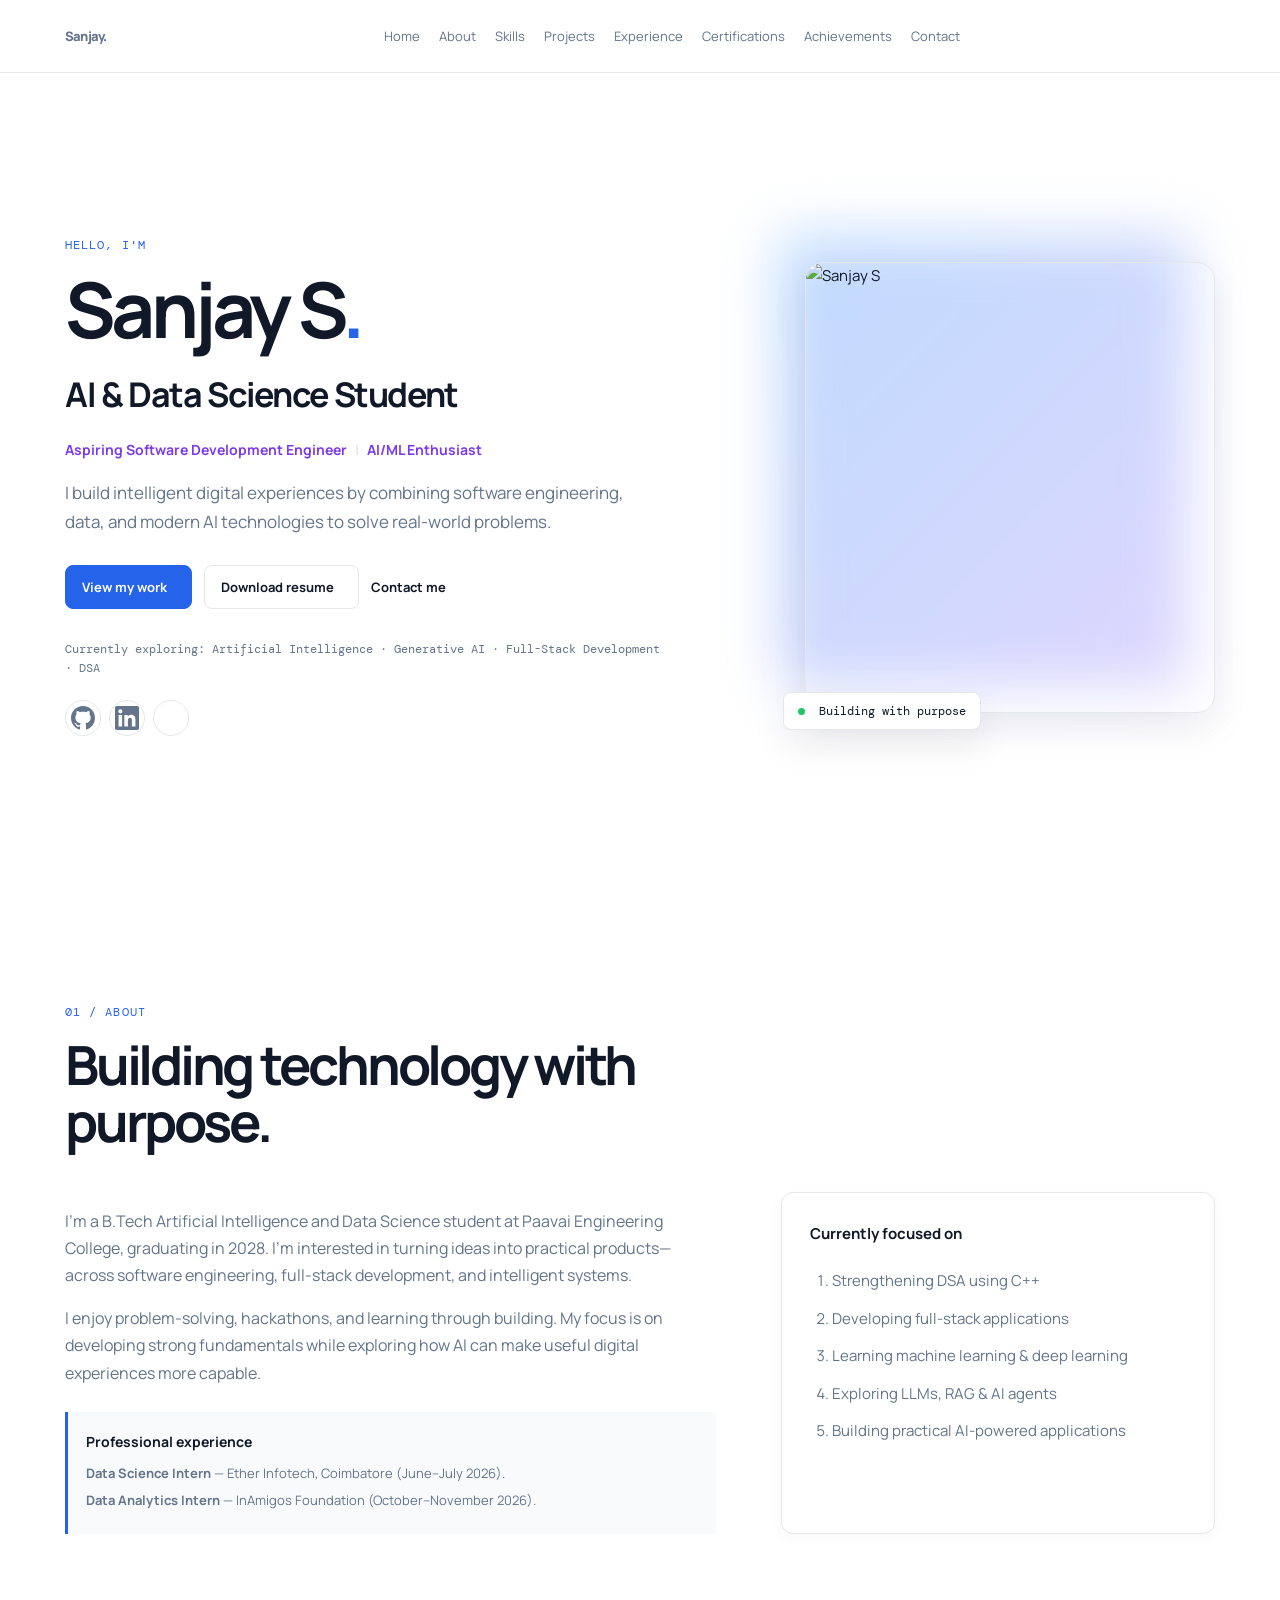
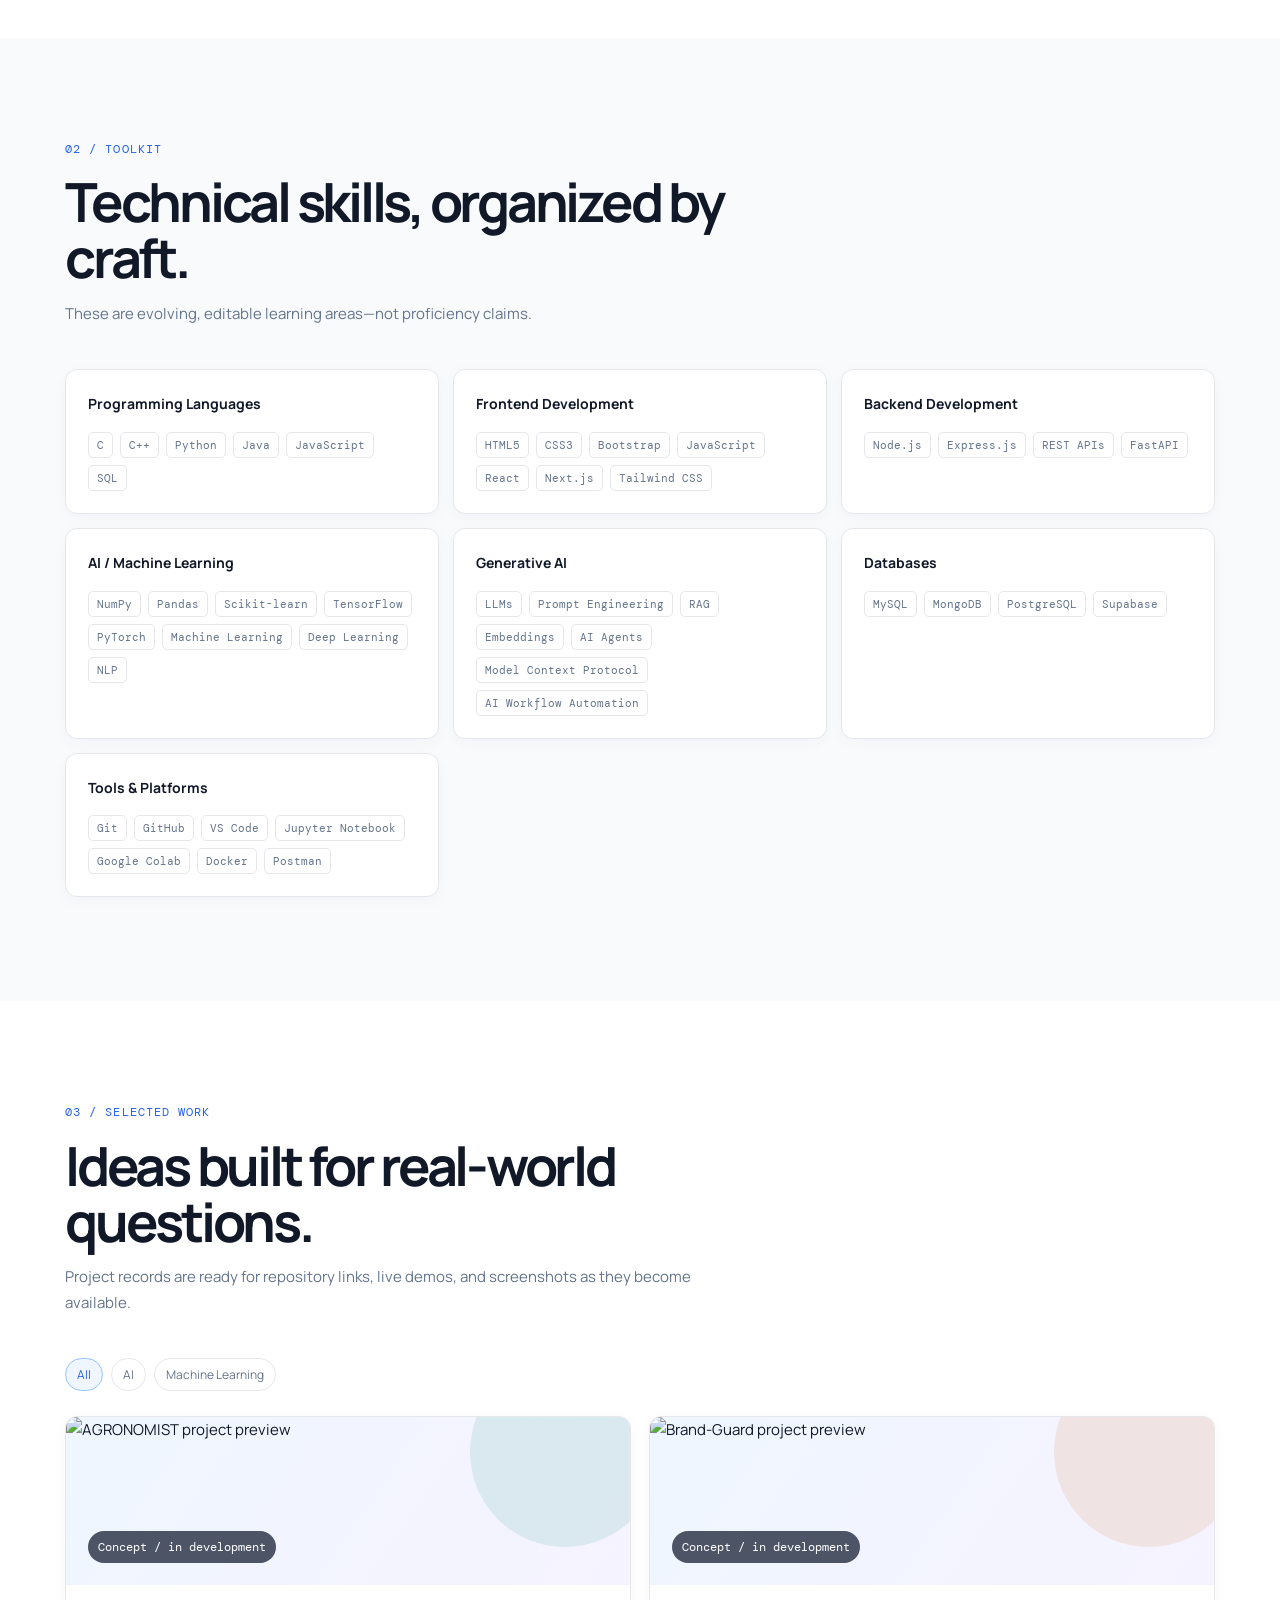
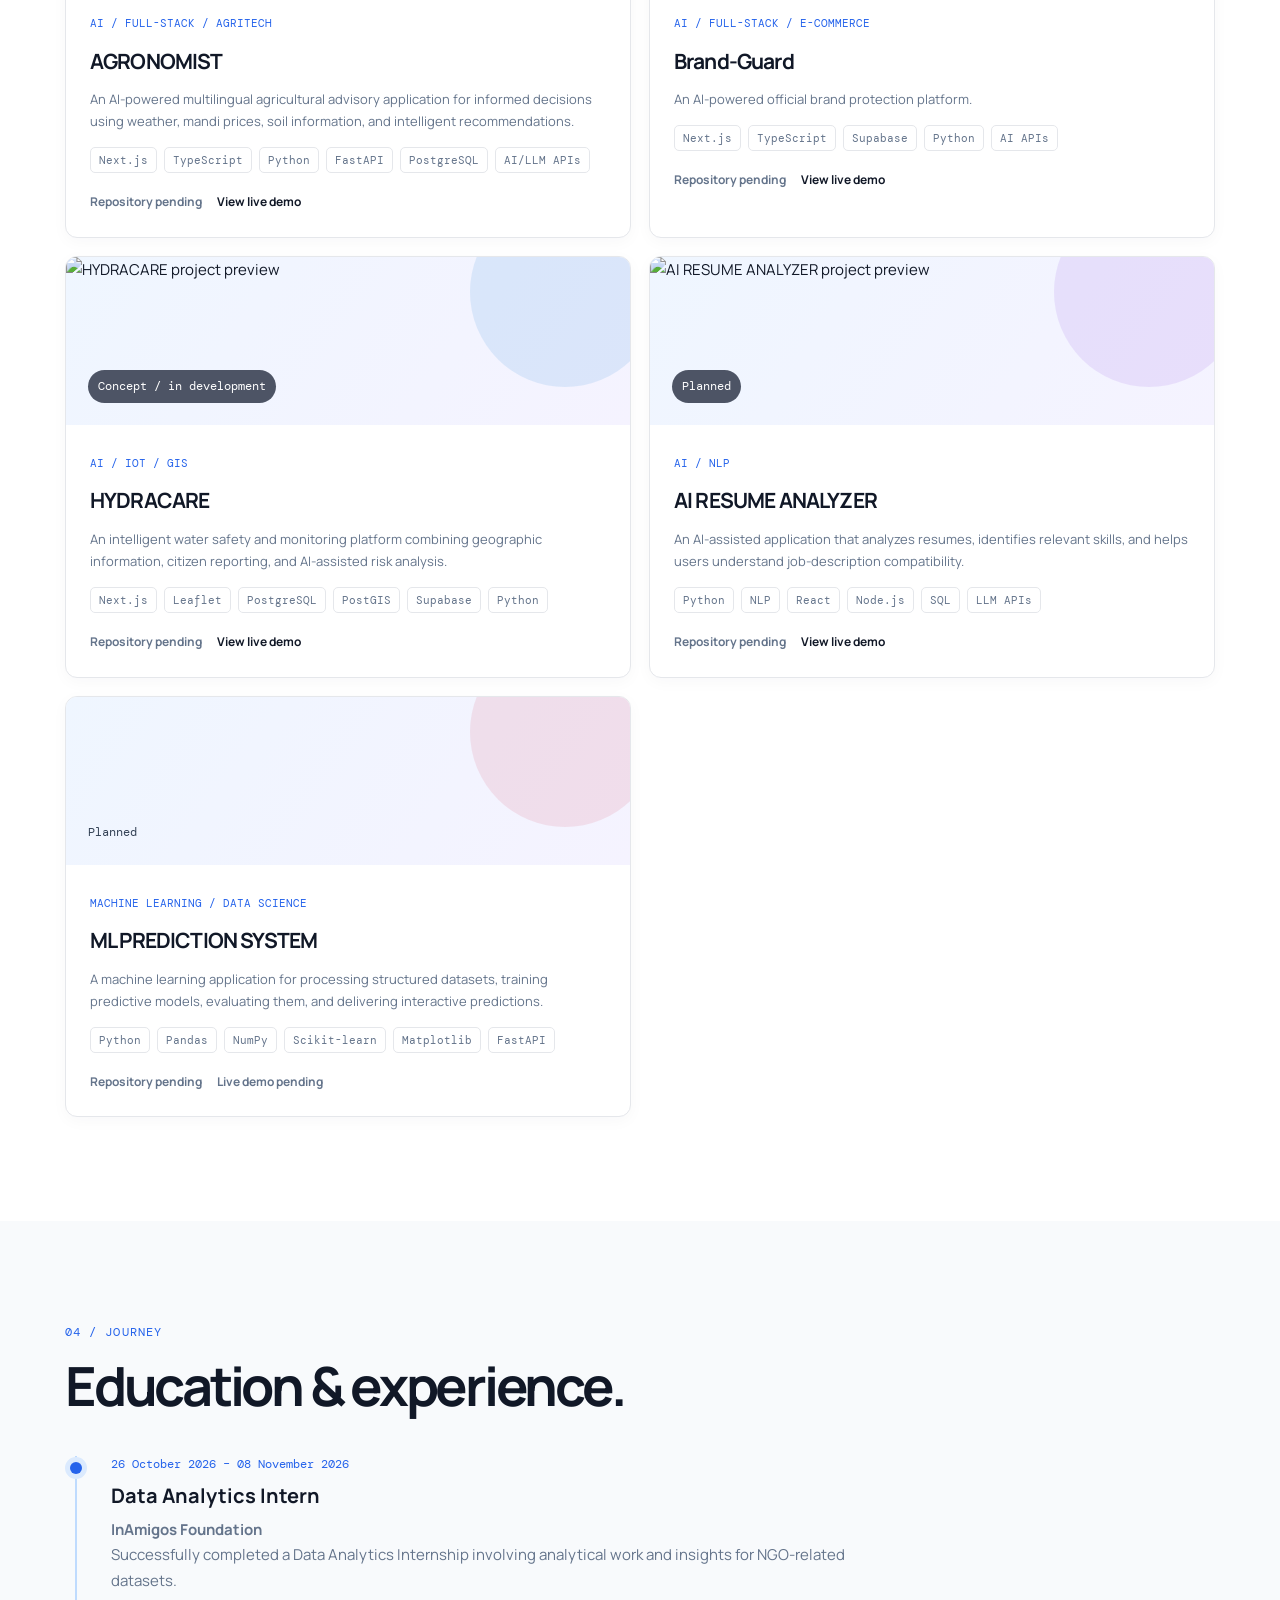
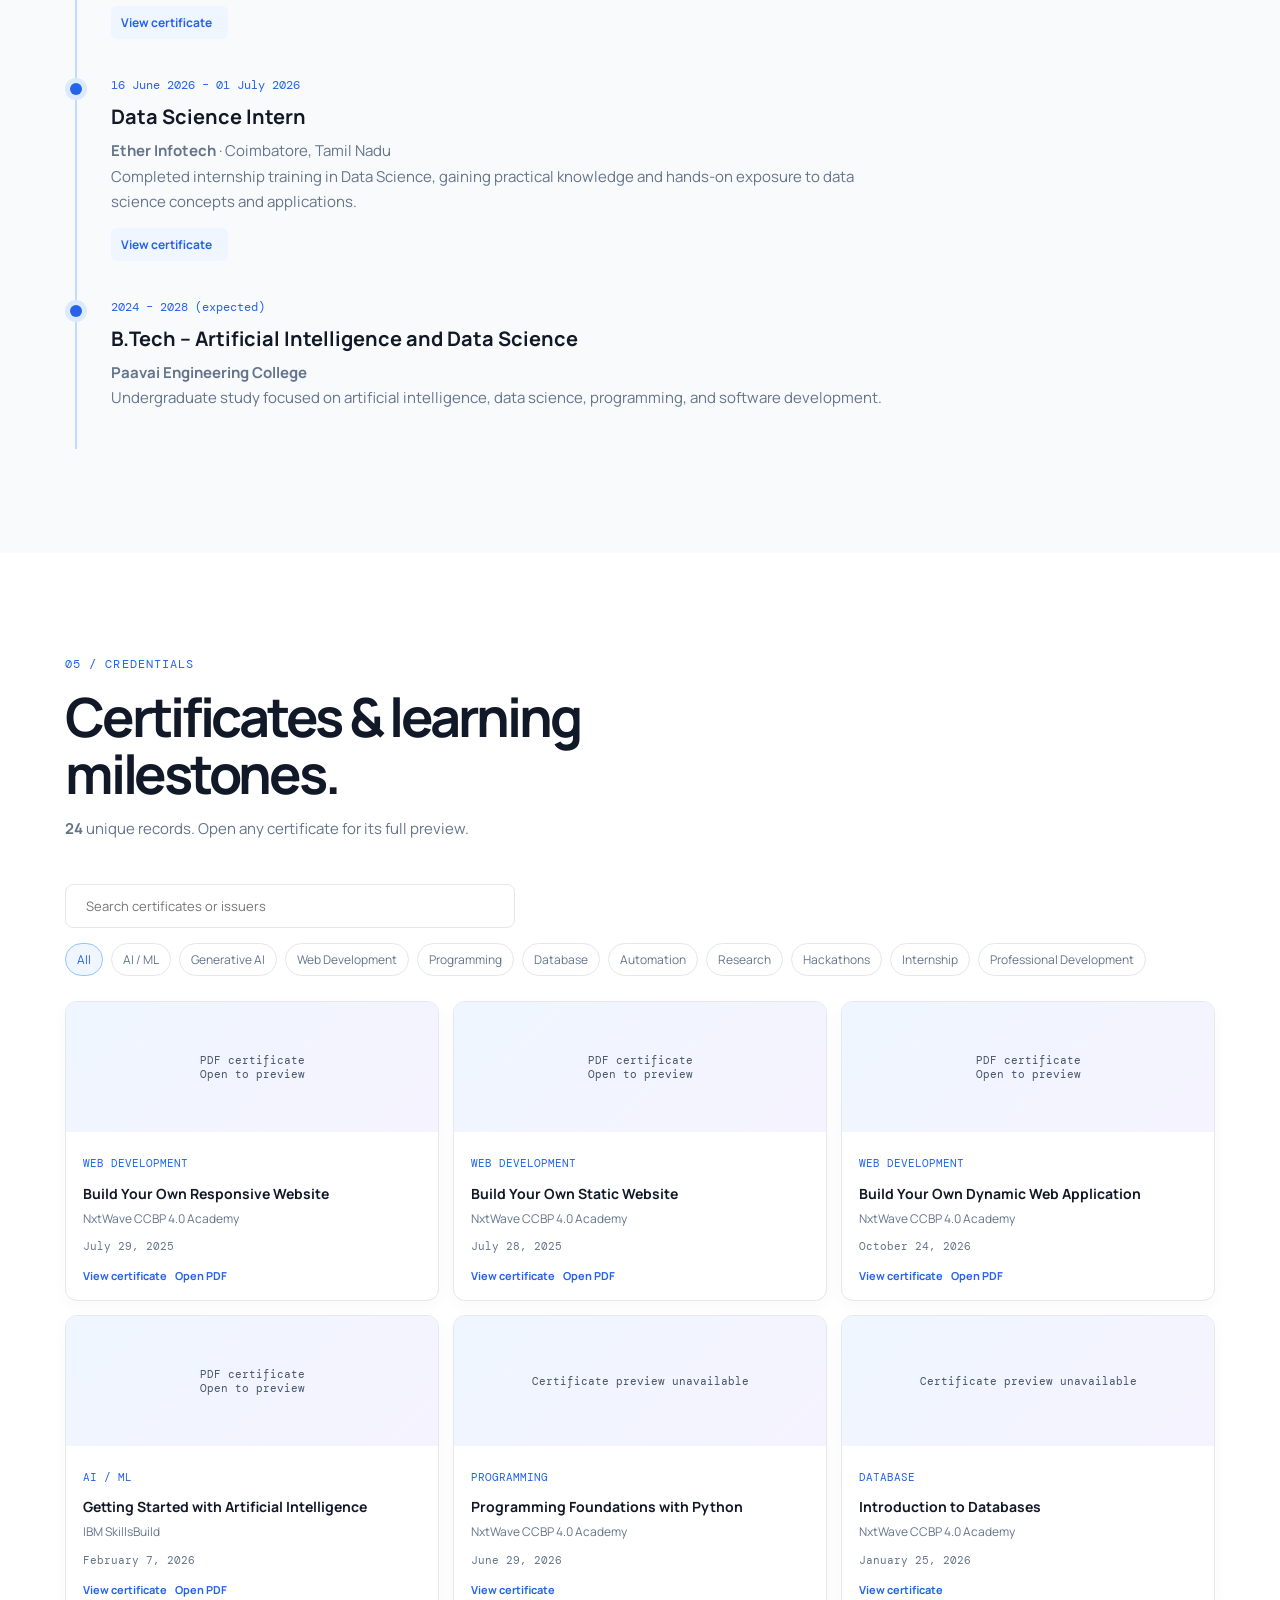
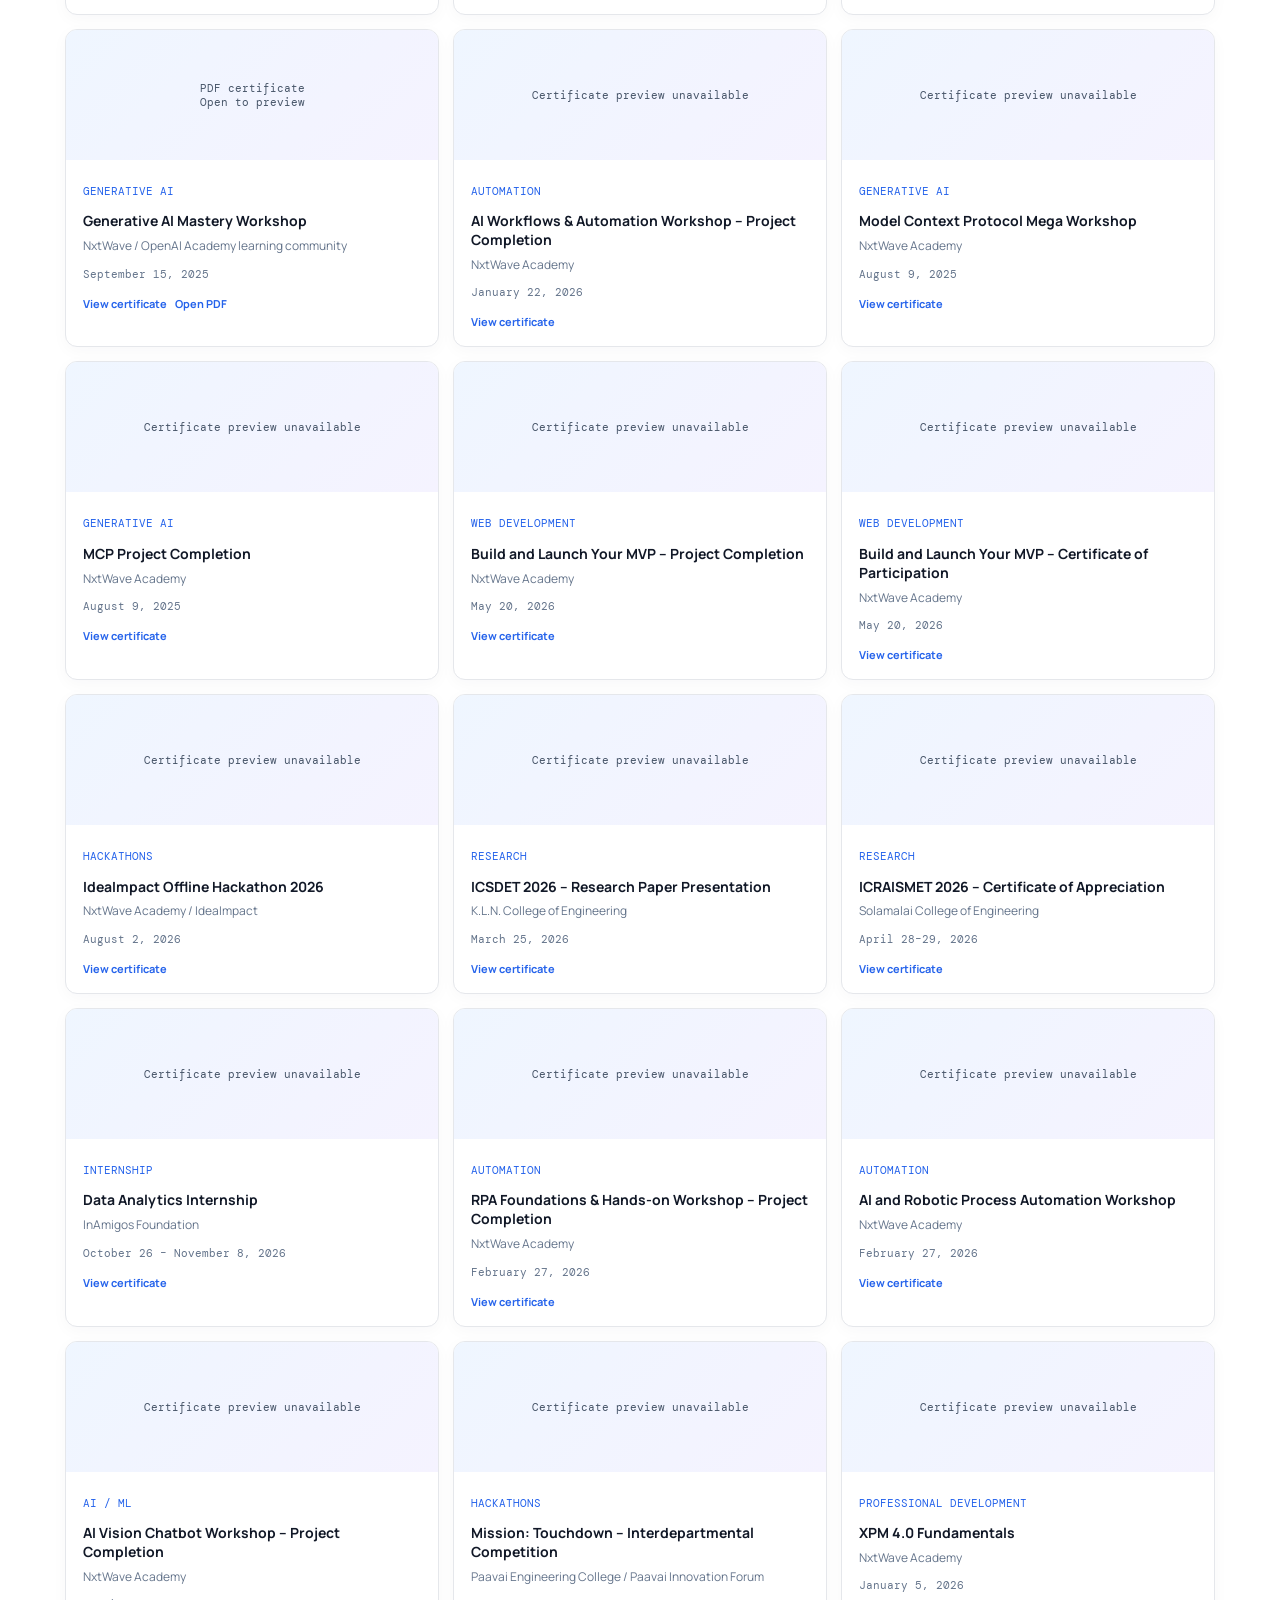
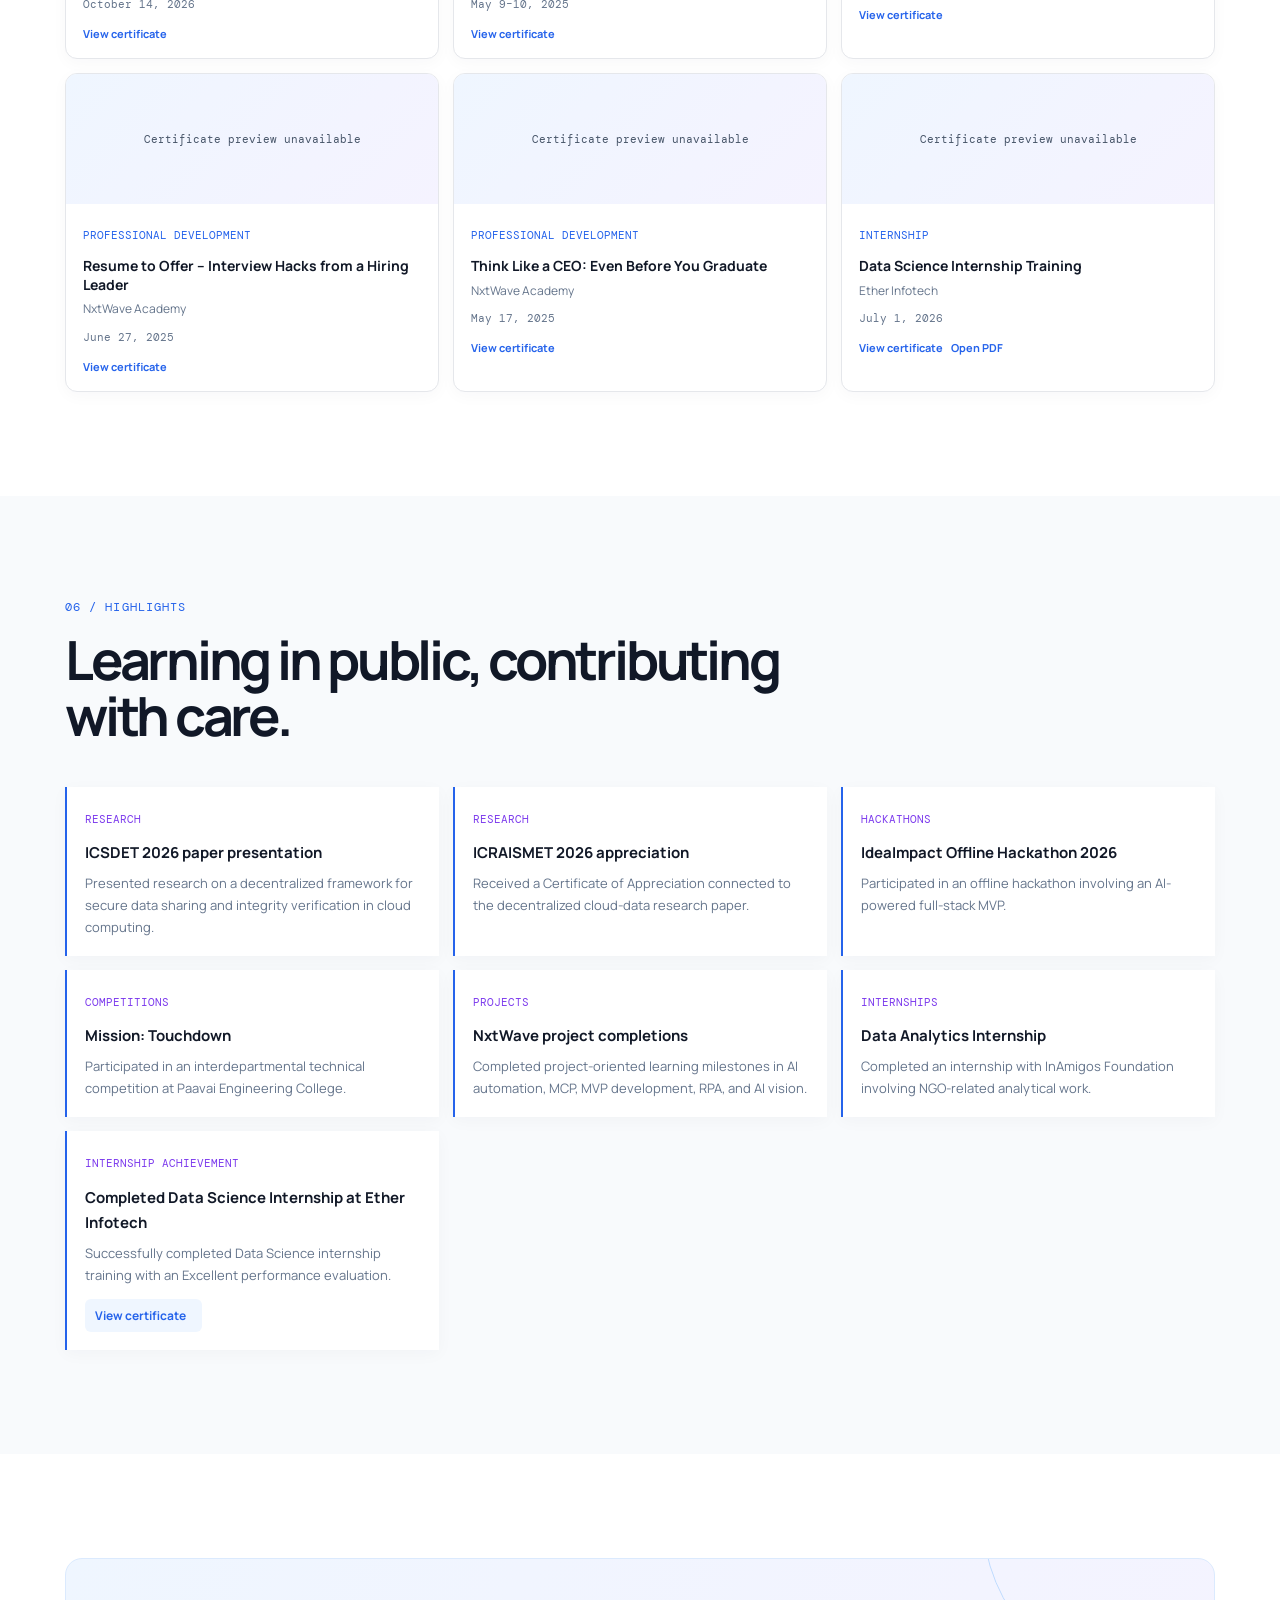
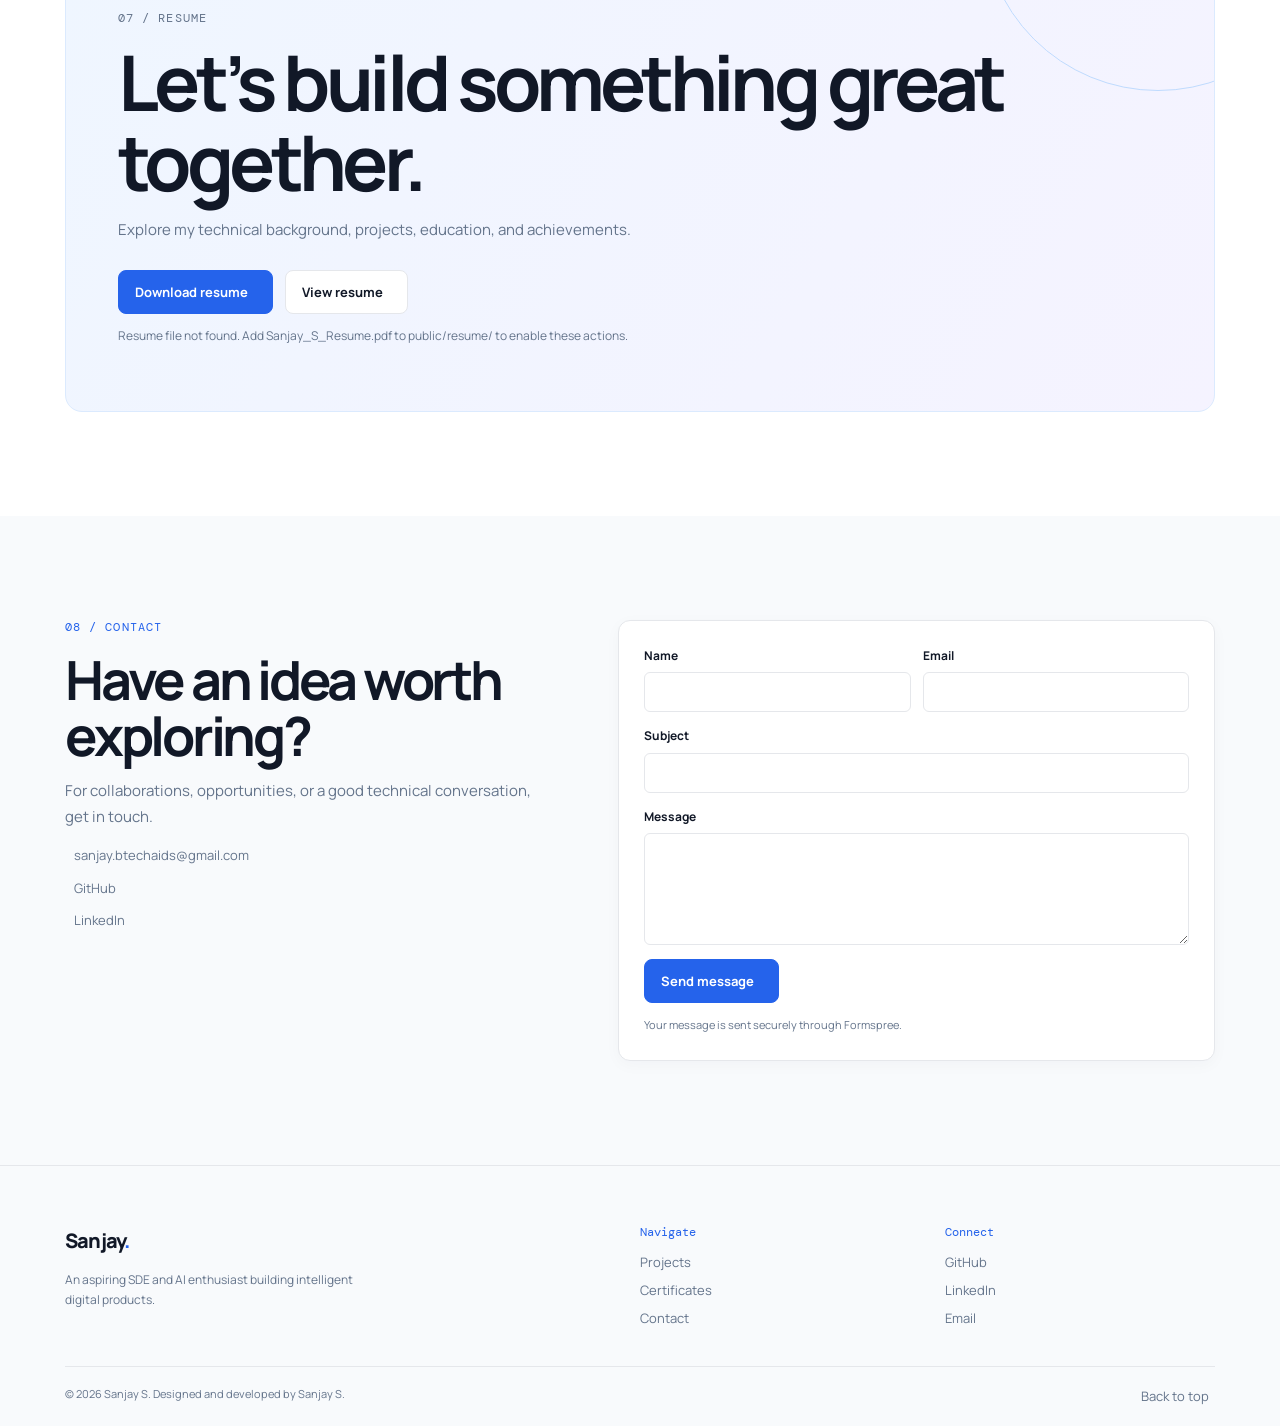
==== commit 60b0c15d: "Update portfolio website" ====
--- a/index.html
+++ b/index.html
@@ -30,7 +30,7 @@
           href="#skills">Skills</a><a href="#projects">Projects</a><a href="#experience">Experience</a><a
           href="#certifications">Certifications</a><a href="#achievements">Achievements</a><a
           href="#contact">Contact</a></div>
-      
+
     </nav>
   </header>
   <main id="main">
@@ -49,10 +49,18 @@
               data-lucide="arrow-up-right"></i></a></div>
         <p class="exploring"><i data-lucide="sparkles"></i> Currently exploring: Artificial Intelligence · Generative AI
           · Full-Stack Development · DSA</p>
-        <div class="socials" aria-label="Social links"><a href="YOUR_GITHUB_URL_HERE"
-            aria-label="GitHub (add your URL)"><i data-lucide="github"></i></a><a href="YOUR_LINKEDIN_URL_HERE"
-            aria-label="LinkedIn (add your URL)"><i data-lucide="linkedin"></i></a><a href="mailto:YOUR_EMAIL_HERE"
-            aria-label="Email Sanjay"><i data-lucide="mail"></i></a></div>
+        <div class="socials" aria-label="Social links"><a href="https://github.com/sanjaybtechaids-ai"
+            aria-label="GitHub (sanjaybtechaids-ai)"><svg xmlns="http://www.w3.org/2000/svg" width="24" height="24"
+              viewBox="0 0 24 24" fill="currentColor" aria-hidden="true">
+              <path
+                d="M12 0C5.37 0 0 5.37 0 12c0 5.31 3.435 9.795 8.205 11.385.6.105.825-.255.825-.57 0-.285-.015-1.23-.015-2.235-3.015.555-3.795-.735-4.035-1.41-.135-.345-.72-1.41-1.23-1.695-.42-.225-1.02-.78-.015-.795.945-.015 1.62.87 1.845 1.23 1.08 1.815 2.805 1.305 3.495.99.105-.78.42-1.305.765-1.605-2.67-.3-5.46-1.335-5.46-5.925 0-1.305.465-2.385 1.23-3.225-.12-.3-.54-1.53.12-3.18 0 0 1.005-.315 3.3 1.23.96-.27 1.98-.405 3-.405s2.04.135 3 .405c2.295-1.56 3.3-1.23 3.3-1.23.66 1.65.24 2.88.12 3.18.765.84 1.23 1.905 1.23 3.225 0 4.605-2.805 5.625-5.475 5.925.435.375.81 1.095.81 2.22 0 1.605-.015 2.895-.015 3.3 0 .315.225.69.825.57A12.02 12.02 0 0 0 24 12c0-6.63-5.37-12-12-12z" />
+            </svg></i></a><a href="https://www.linkedin.com/in/sanjay7773" aria-label="LinkedIn (sanjay7773)"><svg
+              xmlns="http://w3.org" width="24" height="24" viewBox="0 0 24 24" fill="currentColor" aria-hidden="true">
+              <path
+                d="M20.447 20.452h-3.554v-5.569c0-1.328-.027-3.037-1.852-3.037-1.853 0-2.136 1.445-2.136 2.939v5.667H9.351V9h3.414v1.561h.046c.477-.9 1.637-1.85 3.37-1.85 3.601 0 4.267 2.37 4.267 5.455v6.286zM5.337 7.433a2.062 2.062 0 0 1-2.063-2.065 2.064 2.064 0 1 1 2.063 2.065zm1.782 13.019H3.555V9h3.564v11.452zM22.225 0H1.771C.792 0 0 .774 0 1.729v20.542C0 23.227.792 24 1.771 24h20.451C23.2 24 24 23.227 24 22.271V1.729C24 .774 23.2 0 22.222 0h.003z" />
+            </svg>
+            </i></a><a href="mailto:sanjay.btechaids@gmail.com" aria-label="Email Sanjay"><i data-lucide="mail"></i></a>
+        </div>
       </div>
       <div class="portrait-wrap reveal">
         <div class="portrait-glow"></div><img
@@ -123,9 +131,7 @@
       <div class="section-heading reveal">
         <p class="eyebrow">05 / CREDENTIALS</p>
         <h2>Certificates &amp; learning milestones.</h2>
-        <p><strong id="certificate-count">0</strong> unique records. Add image, PDF, and verification URLs in
-          <code>script.js</code>.
-        </p>
+        <p><strong id="certificate-count">0</strong> unique records. Open any certificate for its full preview.</p>
       </div>
       <div class="certificate-controls"><label class="search"><i data-lucide="search"></i><input id="certificate-search"
             type="search" placeholder="Search certificates or issuers" aria-label="Search certificates"></label>
@@ -160,18 +166,20 @@
           <p class="eyebrow">08 / CONTACT</p>
           <h2>Have an idea worth exploring?</h2>
           <p>For collaborations, opportunities, or a good technical conversation, get in touch.</p>
-          <div class="contact-links"><a href="mailto:YOUR_EMAIL_HERE"><i data-lucide="mail"></i> YOUR_EMAIL_HERE</a><a
-              href="YOUR_GITHUB_URL_HERE"><i data-lucide="github"></i> GitHub</a><a href="YOUR_LINKEDIN_URL_HERE"><i
-                data-lucide="linkedin"></i> LinkedIn</a></div>
-        </div>
-        <form class="contact-form reveal" id="contact-form" novalidate>
-          <div class="form-row"><label>Name<input name="name" required autocomplete="name"></label><label>Email<input
-                name="email" type="email" required autocomplete="email"></label></div><label>Subject<input
-              name="subject" required></label><label>Message<textarea name="message" rows="5"
-              required></textarea></label><input class="honeypot" name="website" tabindex="-1" autocomplete="off"
-            aria-hidden="true"><button class="button" type="submit">Send message <i data-lucide="send"></i></button>
-          <p class="form-status" aria-live="polite"></p><small>This form is integration-ready. Configure
-            <code>window.PORTFOLIO_CONTACT_ENDPOINT</code> to enable delivery.</small>
+          <div class="contact-links"><a href="mailto:sanjay.btechaids@gmail.com"><i data-lucide="mail"></i>
+              sanjay.btechaids@gmail.com</a><a href="https://github.com/sanjaybtechaids-ai"><i data-lucide="github"></i>
+              GitHub</a><a href="https://www.linkedin.com/in/sanjay7773"><i data-lucide="linkedin"></i> LinkedIn</a>
+          </div>
+        </div>
+        <form class="contact-form reveal" id="contact-form" action="https://formspree.io/f/xrpqandq" method="POST">
+          <div class="form-row"><label>Name<input name="name" required autocomplete="name" data-fs-field></label><label>Email<input
+                name="email" type="email" required autocomplete="email" data-fs-field></label></div><label>Subject<input
+              name="subject" required data-fs-field></label><label>Message<textarea name="message" rows="5"
+              required data-fs-field></textarea></label><input class="honeypot" name="_gotcha" tabindex="-1" autocomplete="off"
+            aria-hidden="true"><button class="button" type="submit" data-fs-submit-btn>Send message <i data-lucide="send"></i></button>
+          <p class="form-status" data-fs-success aria-live="polite"></p>
+          <p class="form-status form-error" data-fs-error aria-live="assertive"></p>
+          <small>Your message is sent securely through Formspree.</small>
         </form>
       </div>
     </section>
@@ -186,8 +194,9 @@
           href="#contact">Contact</a>
       </div>
       <div>
-        <p class="footer-label">Connect</p><a href="YOUR_GITHUB_URL_HERE">GitHub</a><a
-          href="YOUR_LINKEDIN_URL_HERE">LinkedIn</a><a href="mailto:YOUR_EMAIL_HERE">Email</a>
+        <p class="footer-label">Connect</p><a href="https://github.com/sanjaybtechaids-ai">GitHub</a><a
+          href="https://www.linkedin.com/in/sanjay7773">LinkedIn</a><a
+          href="mailto:sanjay.btechaids@gmail.com">Email</a>
       </div>
     </div>
     <div class="container footer-bottom"><span>© <span id="year"></span> Sanjay S. Designed and developed by Sanjay
@@ -198,7 +207,12 @@
     <div id="modal-content"></div>
   </dialog>
   <script src="https://unpkg.com/lucide@latest"></script>
+  <script>
+    window.formspree = window.formspree || function () { (window.formspree.q = window.formspree.q || []).push(arguments); };
+    window.formspree('initForm', { formElement: '#contact-form', formId: 'xrpqandq' });
+  </script>
+  <script src="https://unpkg.com/@formspree/ajax@1" defer></script>
   <script src="script.js"></script>
 </body>
 
-</html>+</html>
--- a/style.css
+++ b/style.css
@@ -496,6 +496,21 @@
     font-family: "DM Mono", monospace
 }
 
+.project-image {
+    position: absolute;
+    inset: 0;
+    width: 100%;
+    height: 100%;
+    object-fit: cover;
+}
+
+.project-image + i {
+    background: #0f172ab8;
+    border-radius: 999px;
+    color: #fff;
+    padding: 6px 10px;
+}
+
 .project-body {
     padding: 24px
 }
@@ -834,6 +849,10 @@
     margin: 10px 0 0
 }
 
+.form-error {
+    color: #b91c1c;
+}
+
 .contact-form small {
     display: block;
     color: var(--muted);
@@ -934,6 +953,13 @@
     height: 100%;
     object-fit: contain;
     max-height: 460px
+}
+
+.certificate-document {
+    width: 100%;
+    height: min(70vh, 680px);
+    border: 0;
+    background: #f8fafc
 }
 
 .modal-details {
@@ -1112,4 +1138,4 @@
         opacity: 1;
         transform: none
     }
-}+}
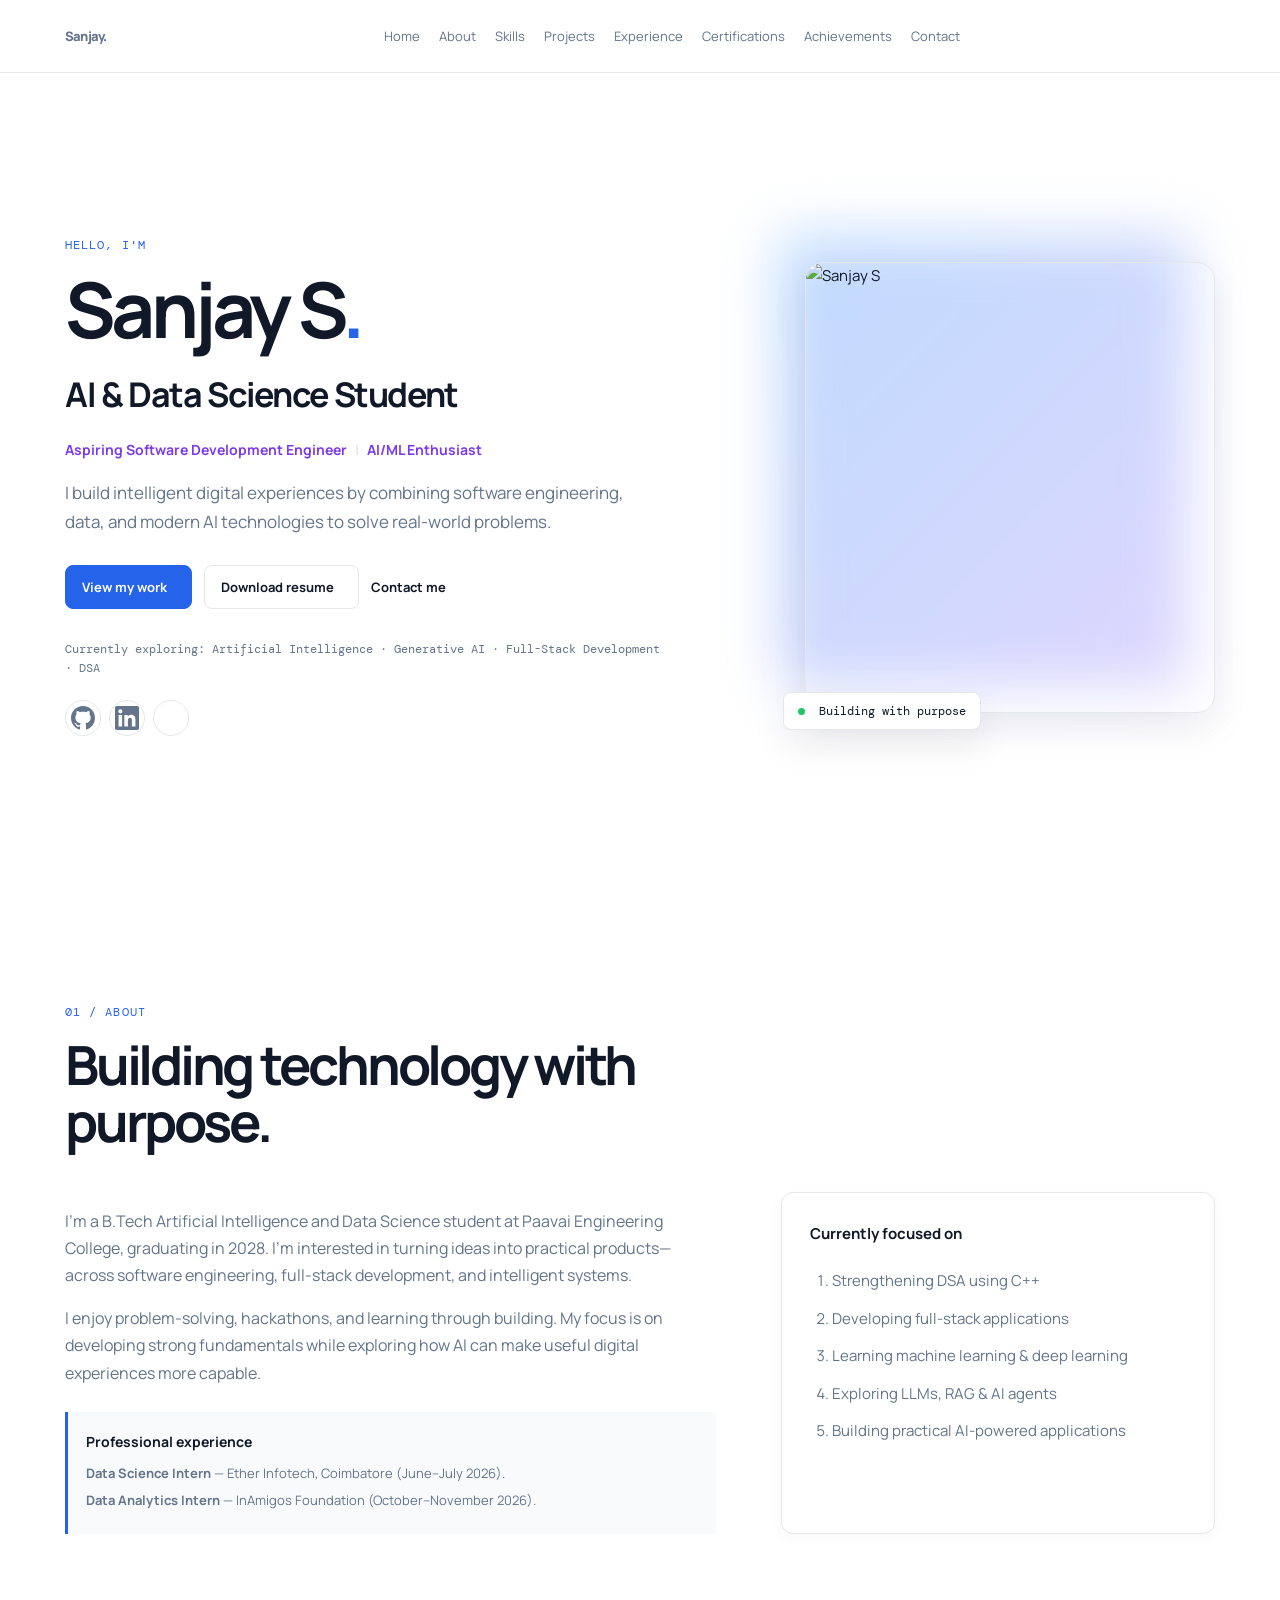
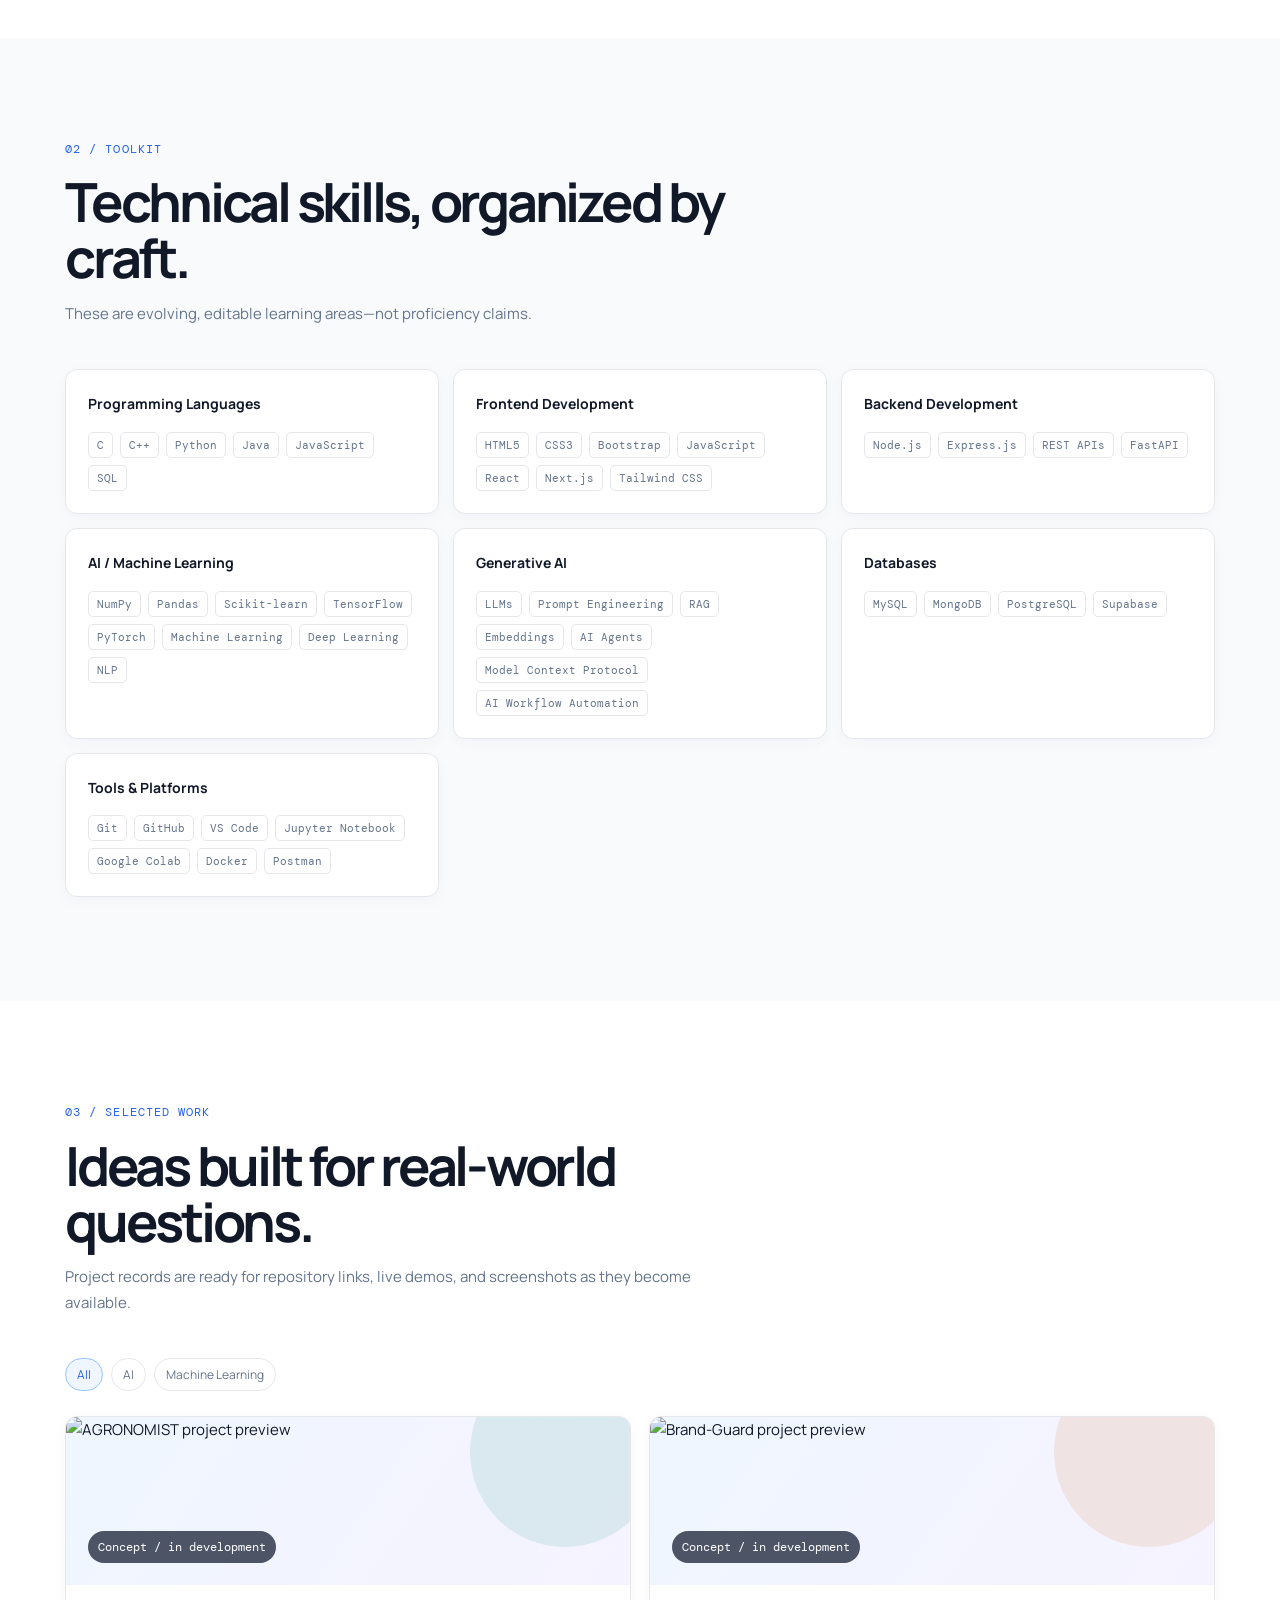
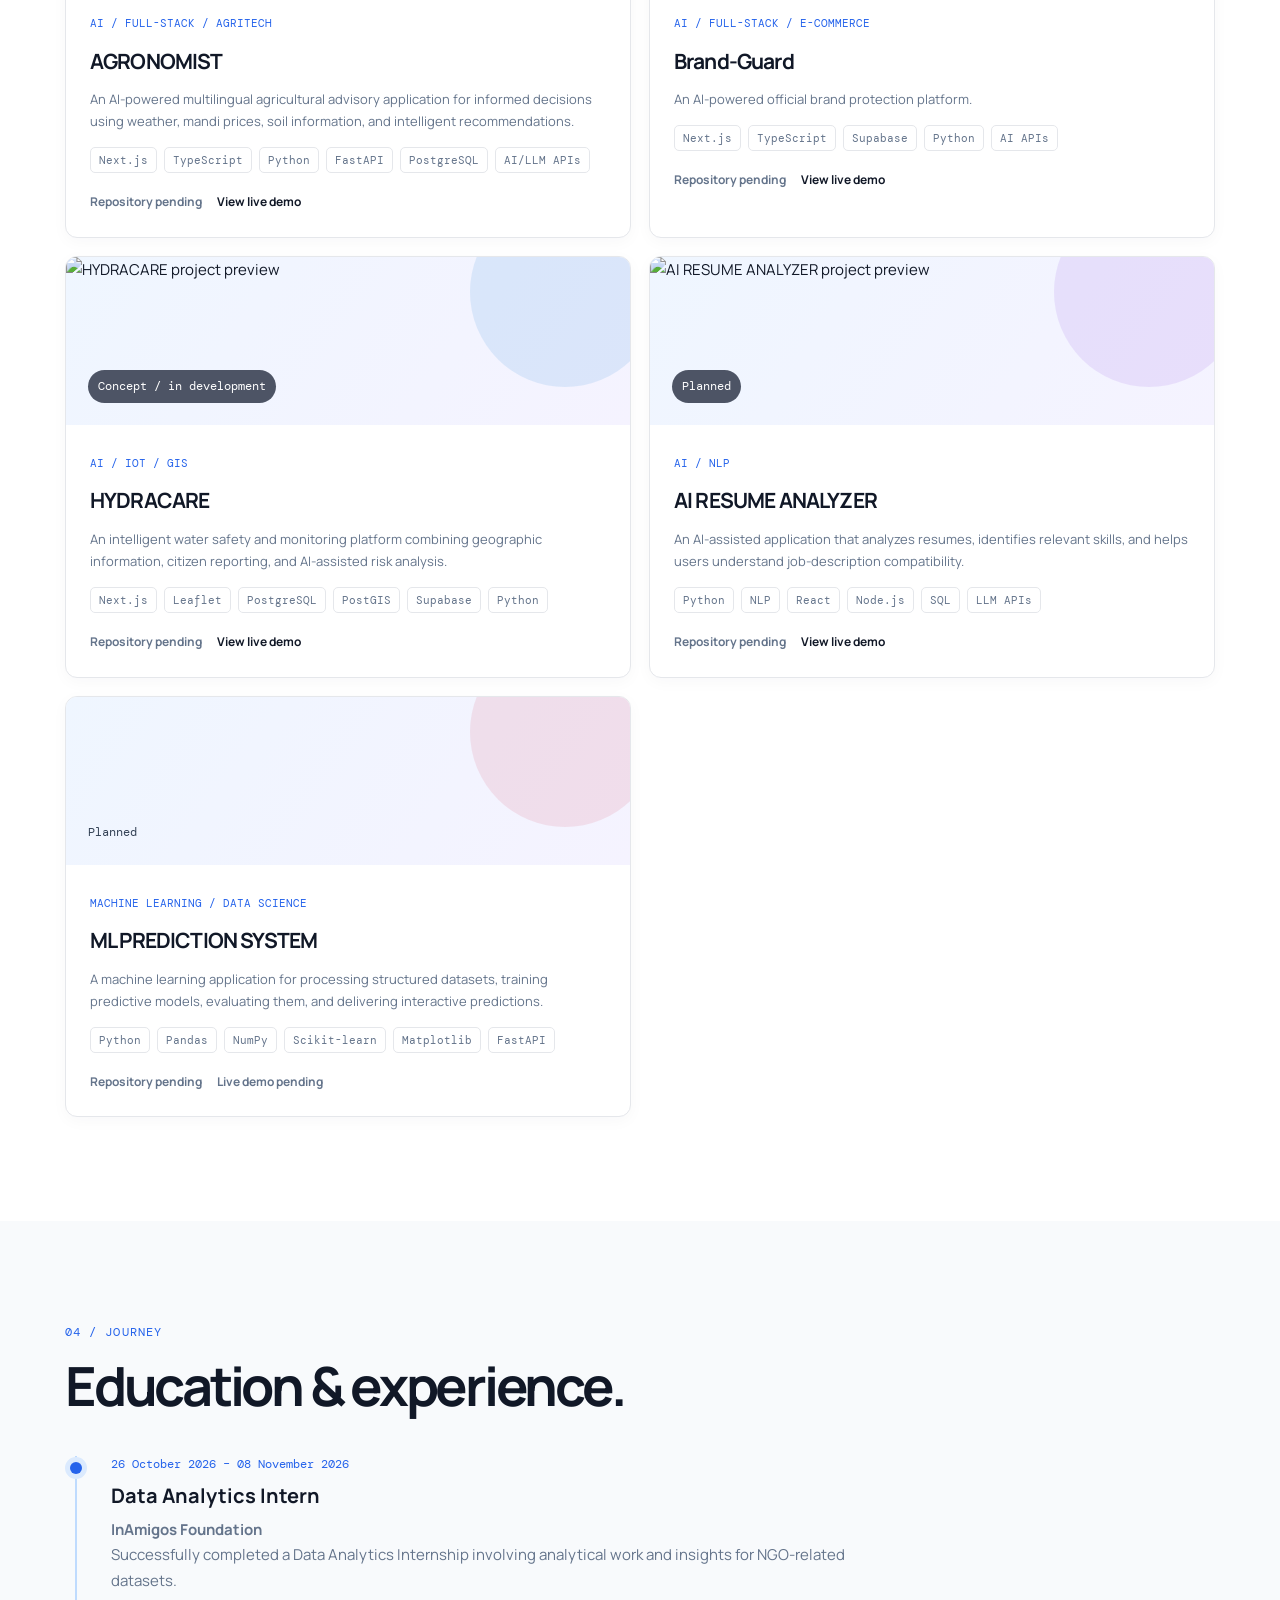
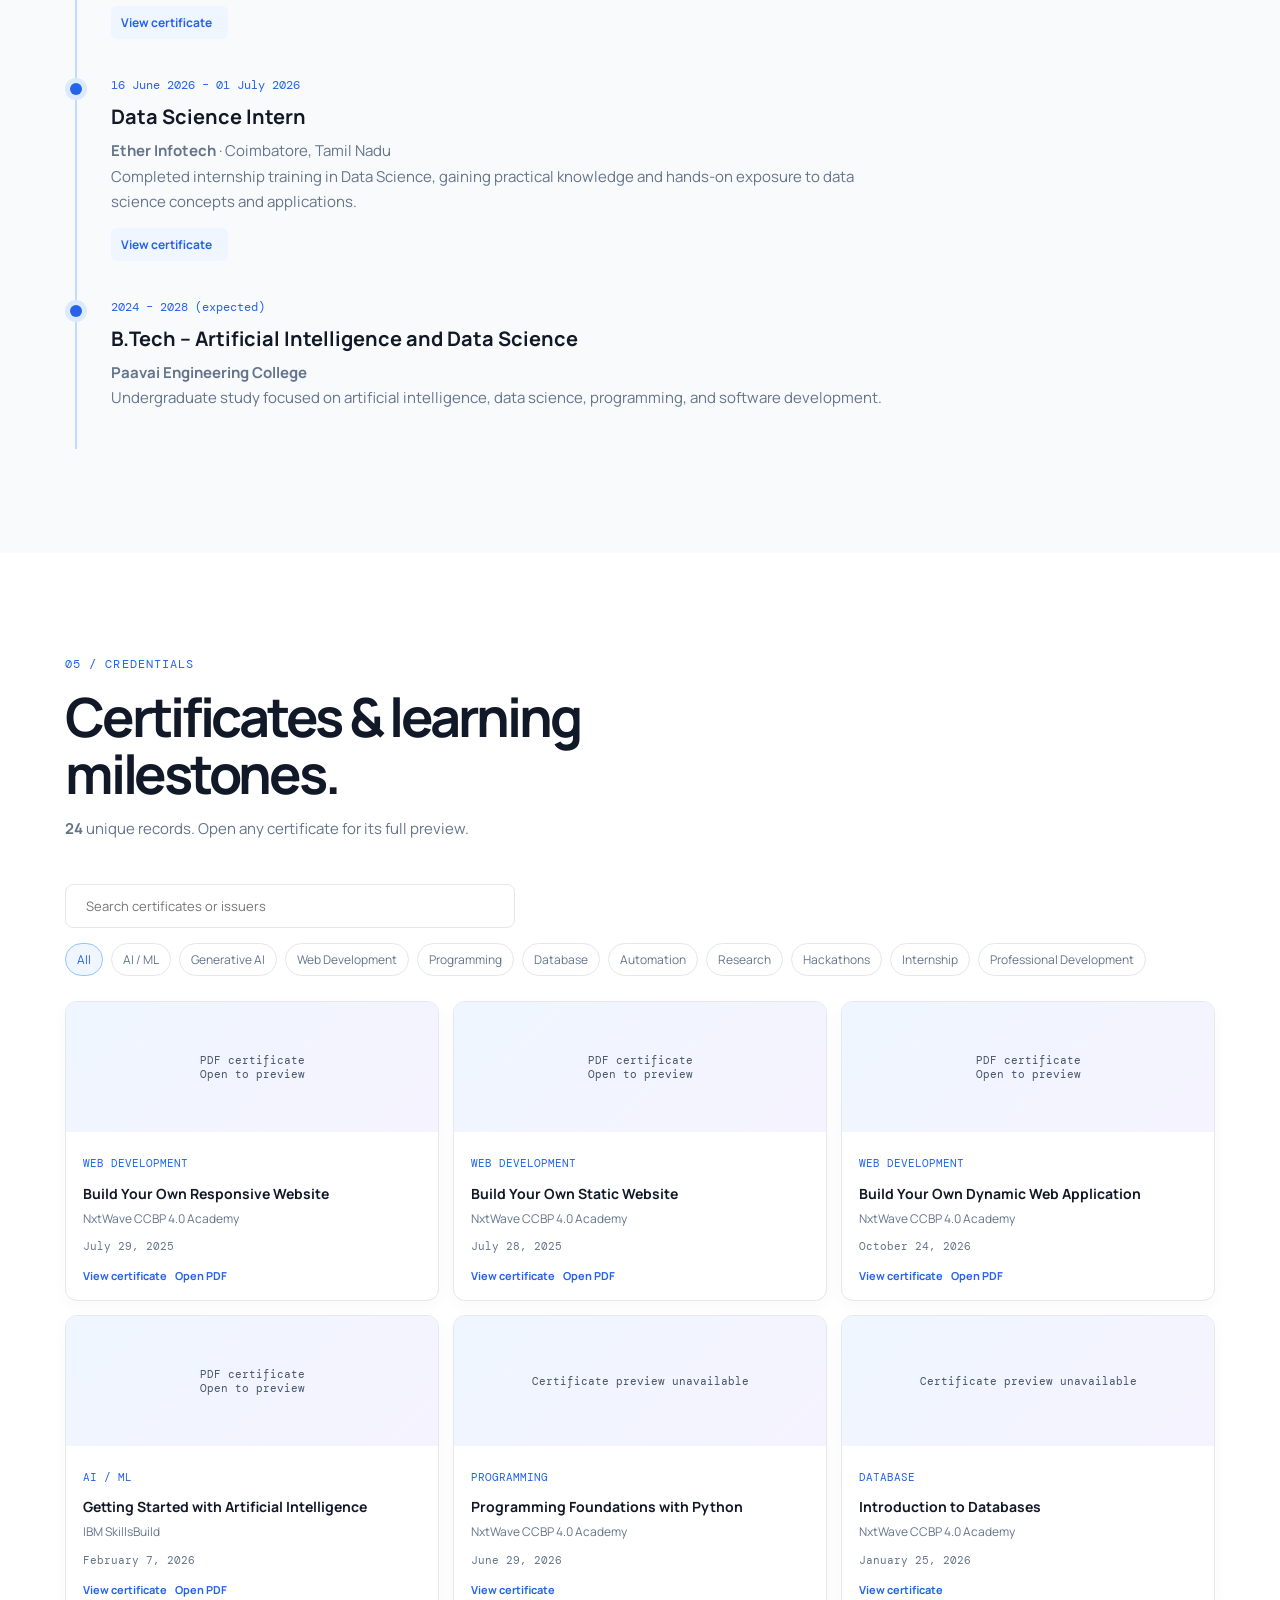
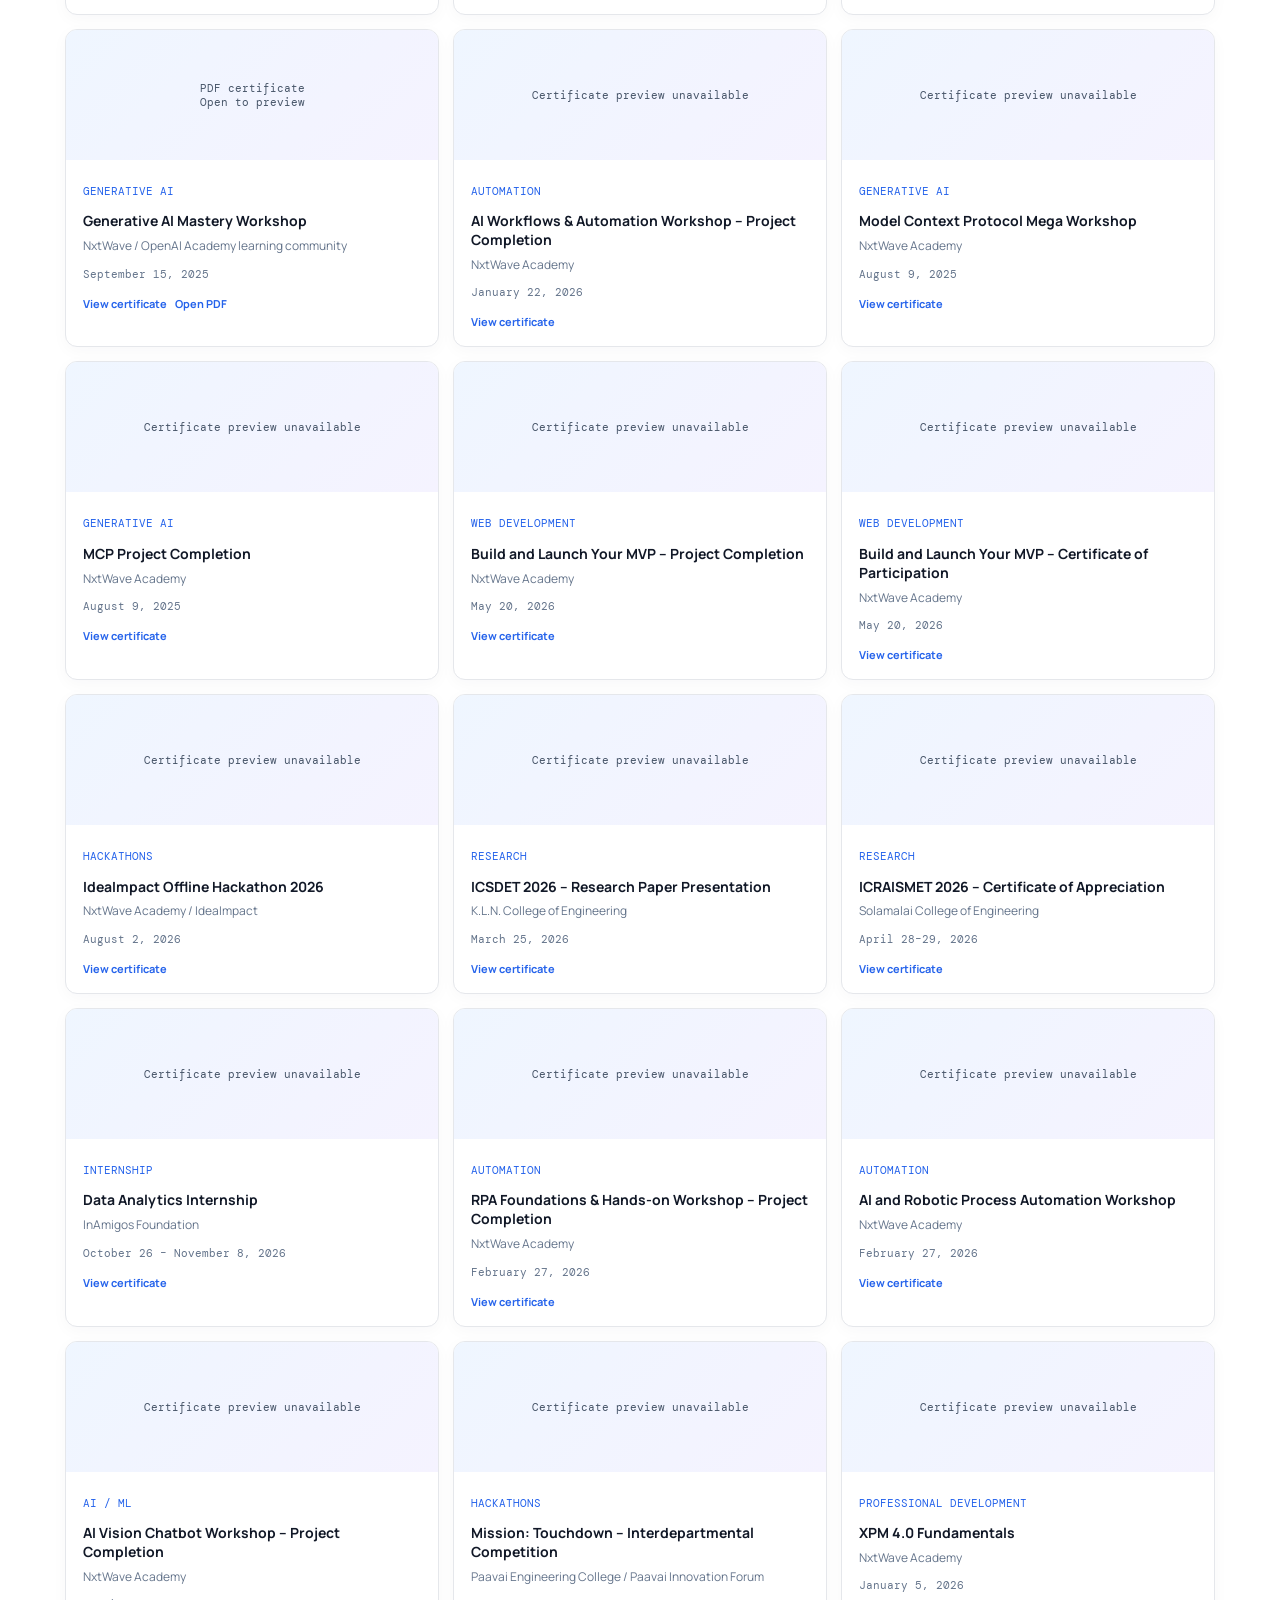
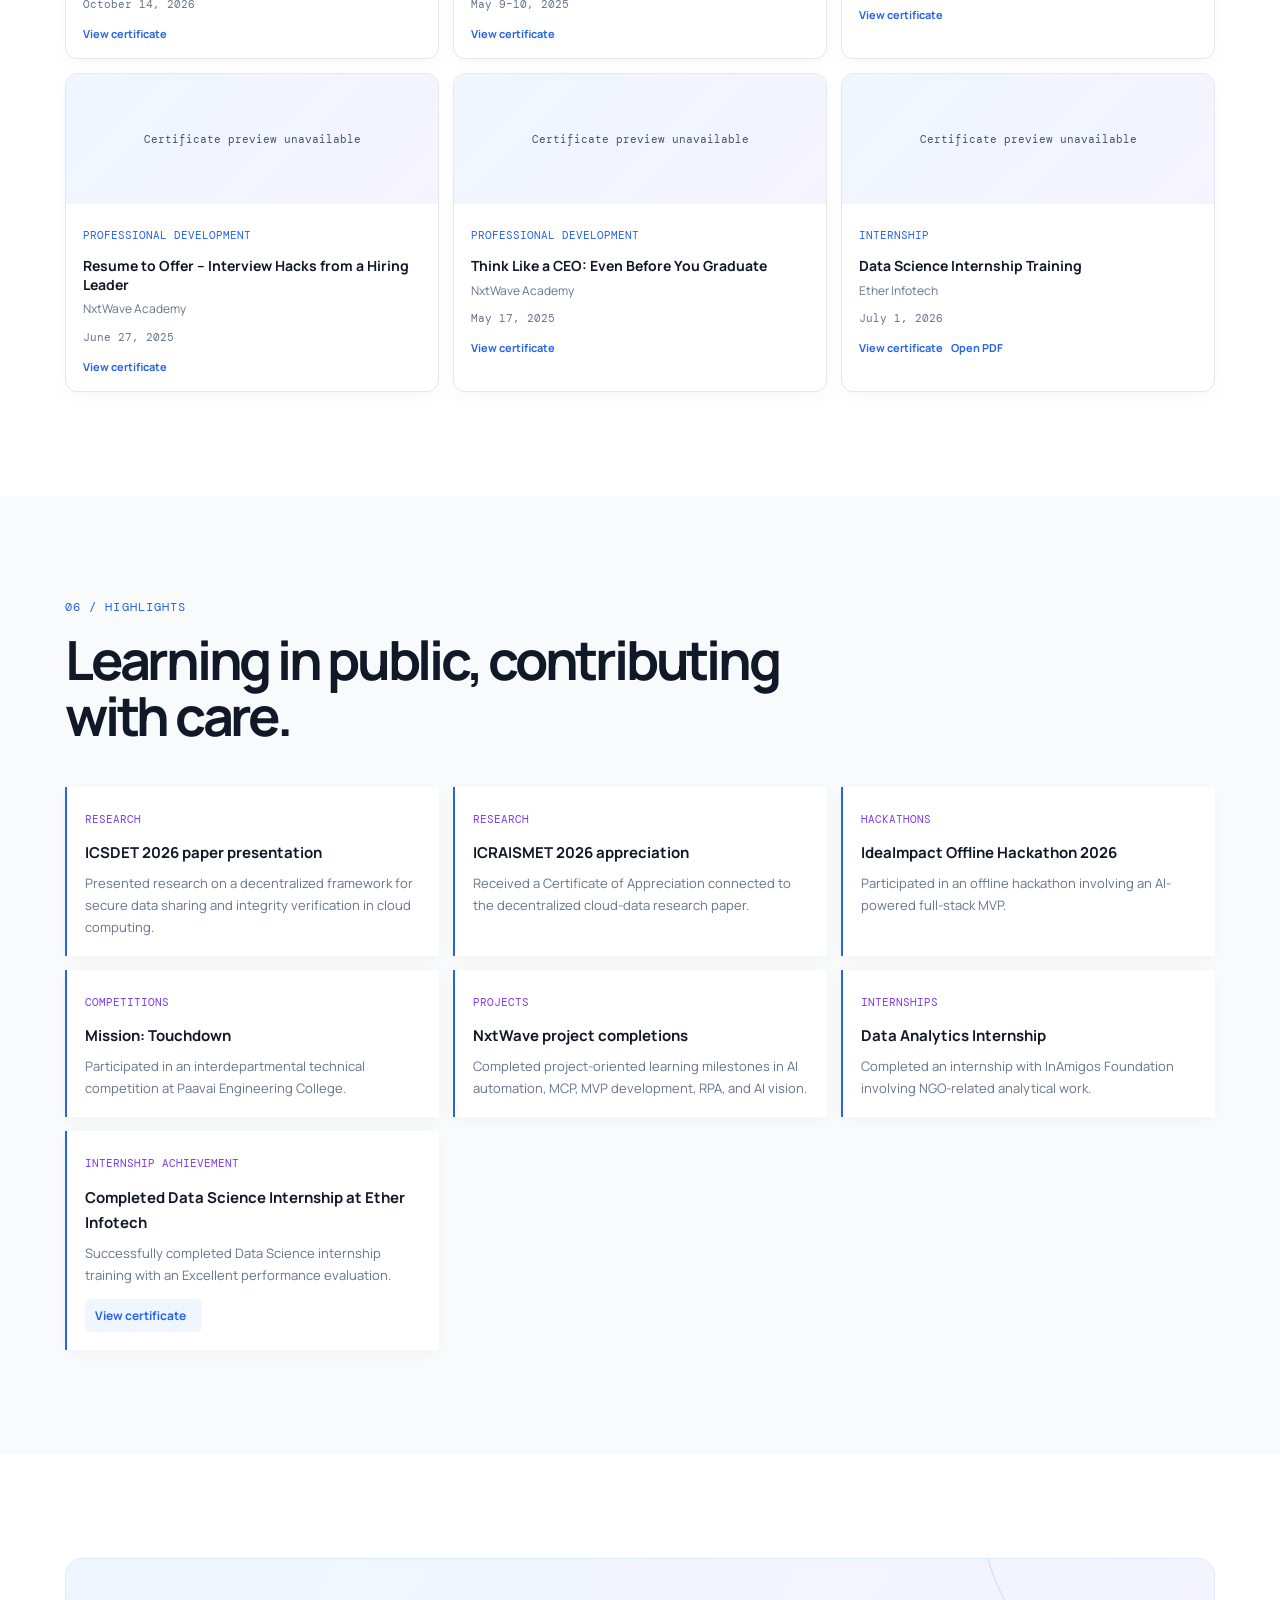
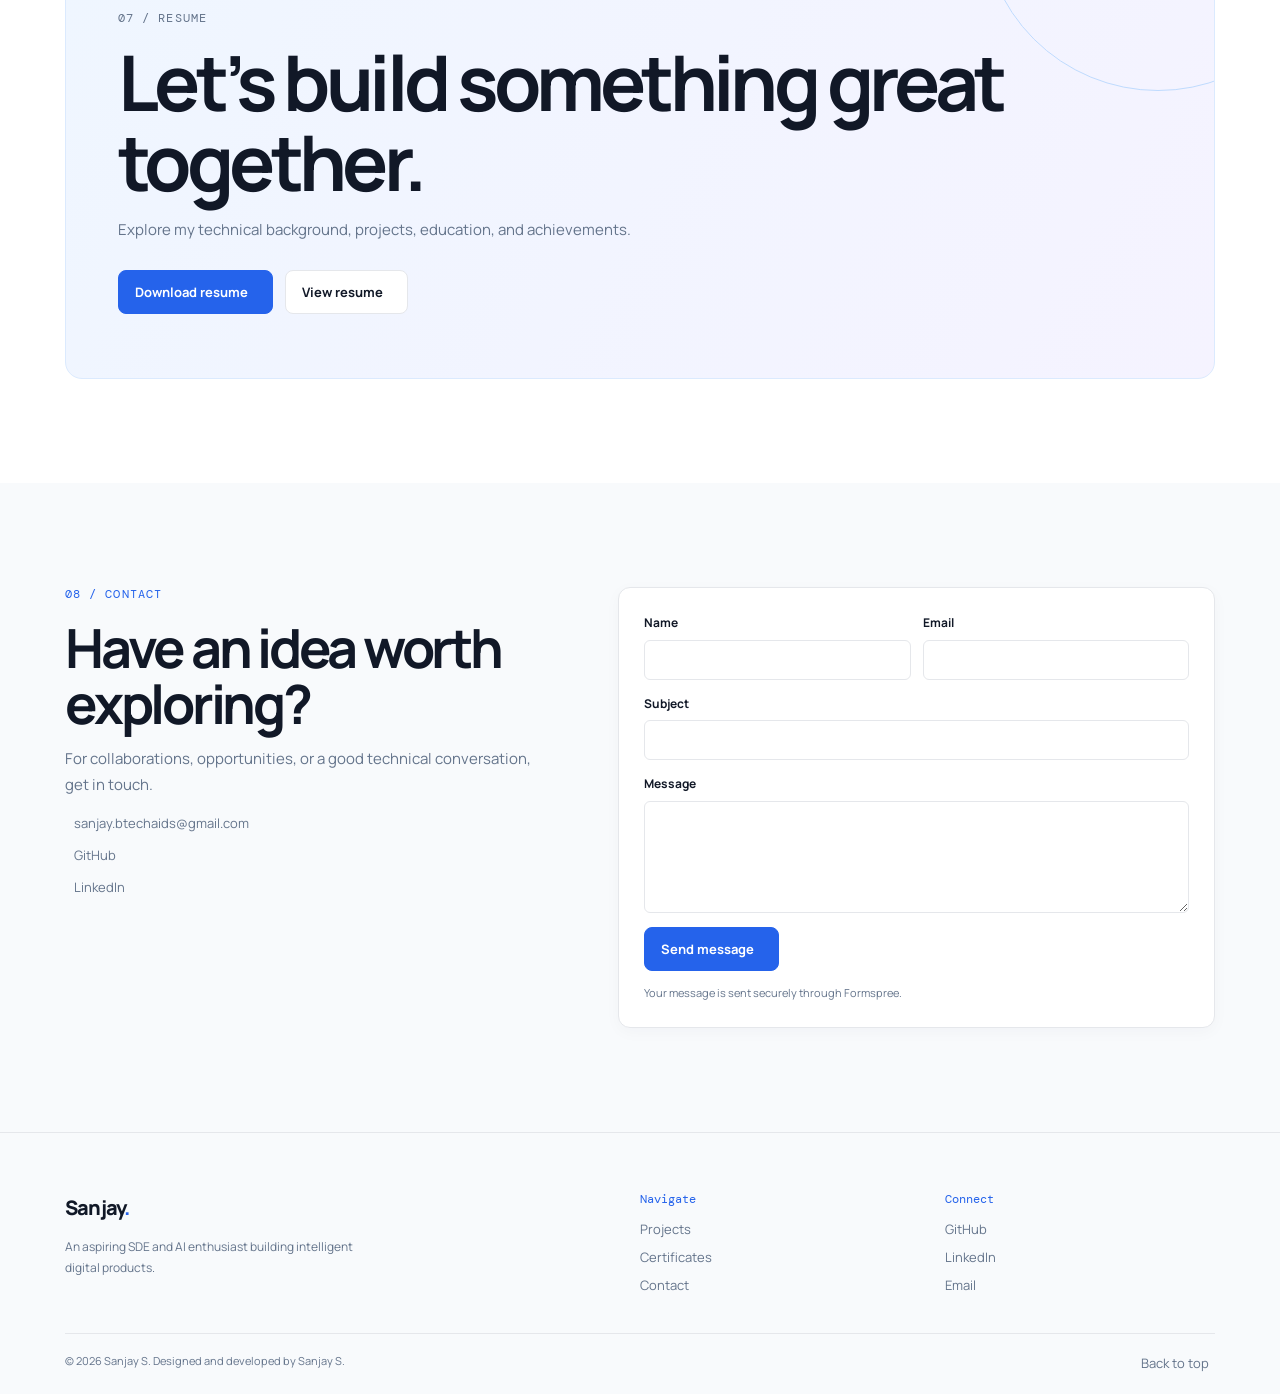
==== commit 6a33181b: "new update" ====
--- a/index.html
+++ b/index.html
@@ -43,8 +43,8 @@
         <p class="lead">I build intelligent digital experiences by combining software engineering, data, and modern AI
           technologies to solve real-world problems.</p>
         <div class="button-row"><a class="button" href="#projects">View my work <i
-              data-lucide="arrow-down-right"></i></a><a class="button button-ghost resume-link"
-            href="public/resume/Sanjay_S_Resume.pdf" download data-resume>Download resume <i
+          data-lucide="arrow-down-right"></i></a><a class="button button-ghost resume-link"
+            href="https://drive.google.com/uc?export=download&id=1obZrOuelUOJIAJLc_7RtP7HTch665qfH" target="_blank" rel="noopener" data-resume>Download resume <i
               data-lucide="download"></i></a><a class="text-link" href="#contact">Contact me <i
               data-lucide="arrow-up-right"></i></a></div>
         <p class="exploring"><i data-lucide="sparkles"></i> Currently exploring: Artificial Intelligence · Generative AI
@@ -153,9 +153,9 @@
         <p class="eyebrow">07 / RESUME</p>
         <h2>Let’s build something great together.</h2>
         <p>Explore my technical background, projects, education, and achievements.</p>
-        <div class="button-row"><a class="button resume-link" href="public/resume/Sanjay_S_Resume.pdf" download
+        <div class="button-row"><a class="button resume-link" href="https://drive.google.com/uc?export=download&id=1obZrOuelUOJIAJLc_7RtP7HTch665qfH" target="_blank" rel="noopener"
             data-resume>Download resume <i data-lucide="download"></i></a><a class="button button-ghost resume-link"
-            href="public/resume/Sanjay_S_Resume.pdf" target="_blank" rel="noopener" data-resume>View resume <i
+            href="https://drive.google.com/file/d/1obZrOuelUOJIAJLc_7RtP7HTch665qfH/view?usp=sharing" target="_blank" rel="noopener" data-resume>View resume <i
               data-lucide="external-link"></i></a></div>
         <p class="resume-note" id="resume-note"></p>
       </div>
